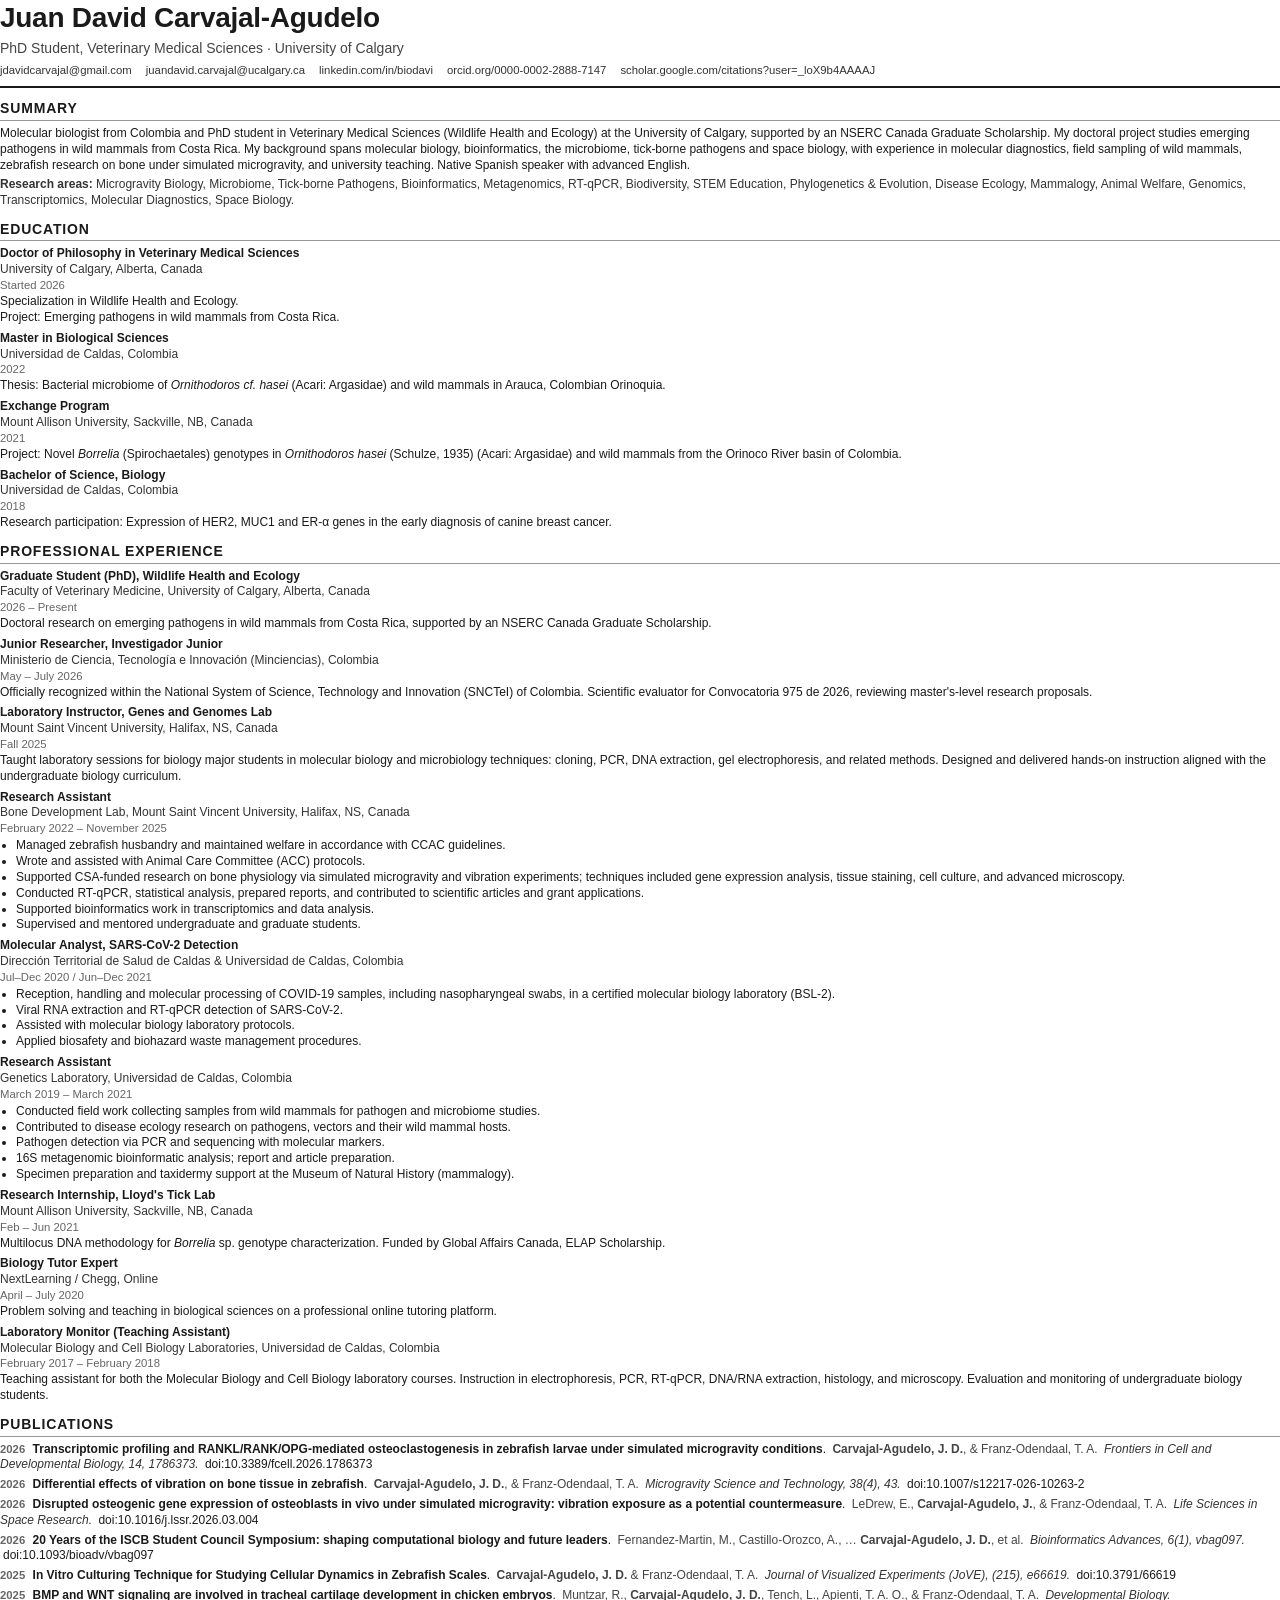
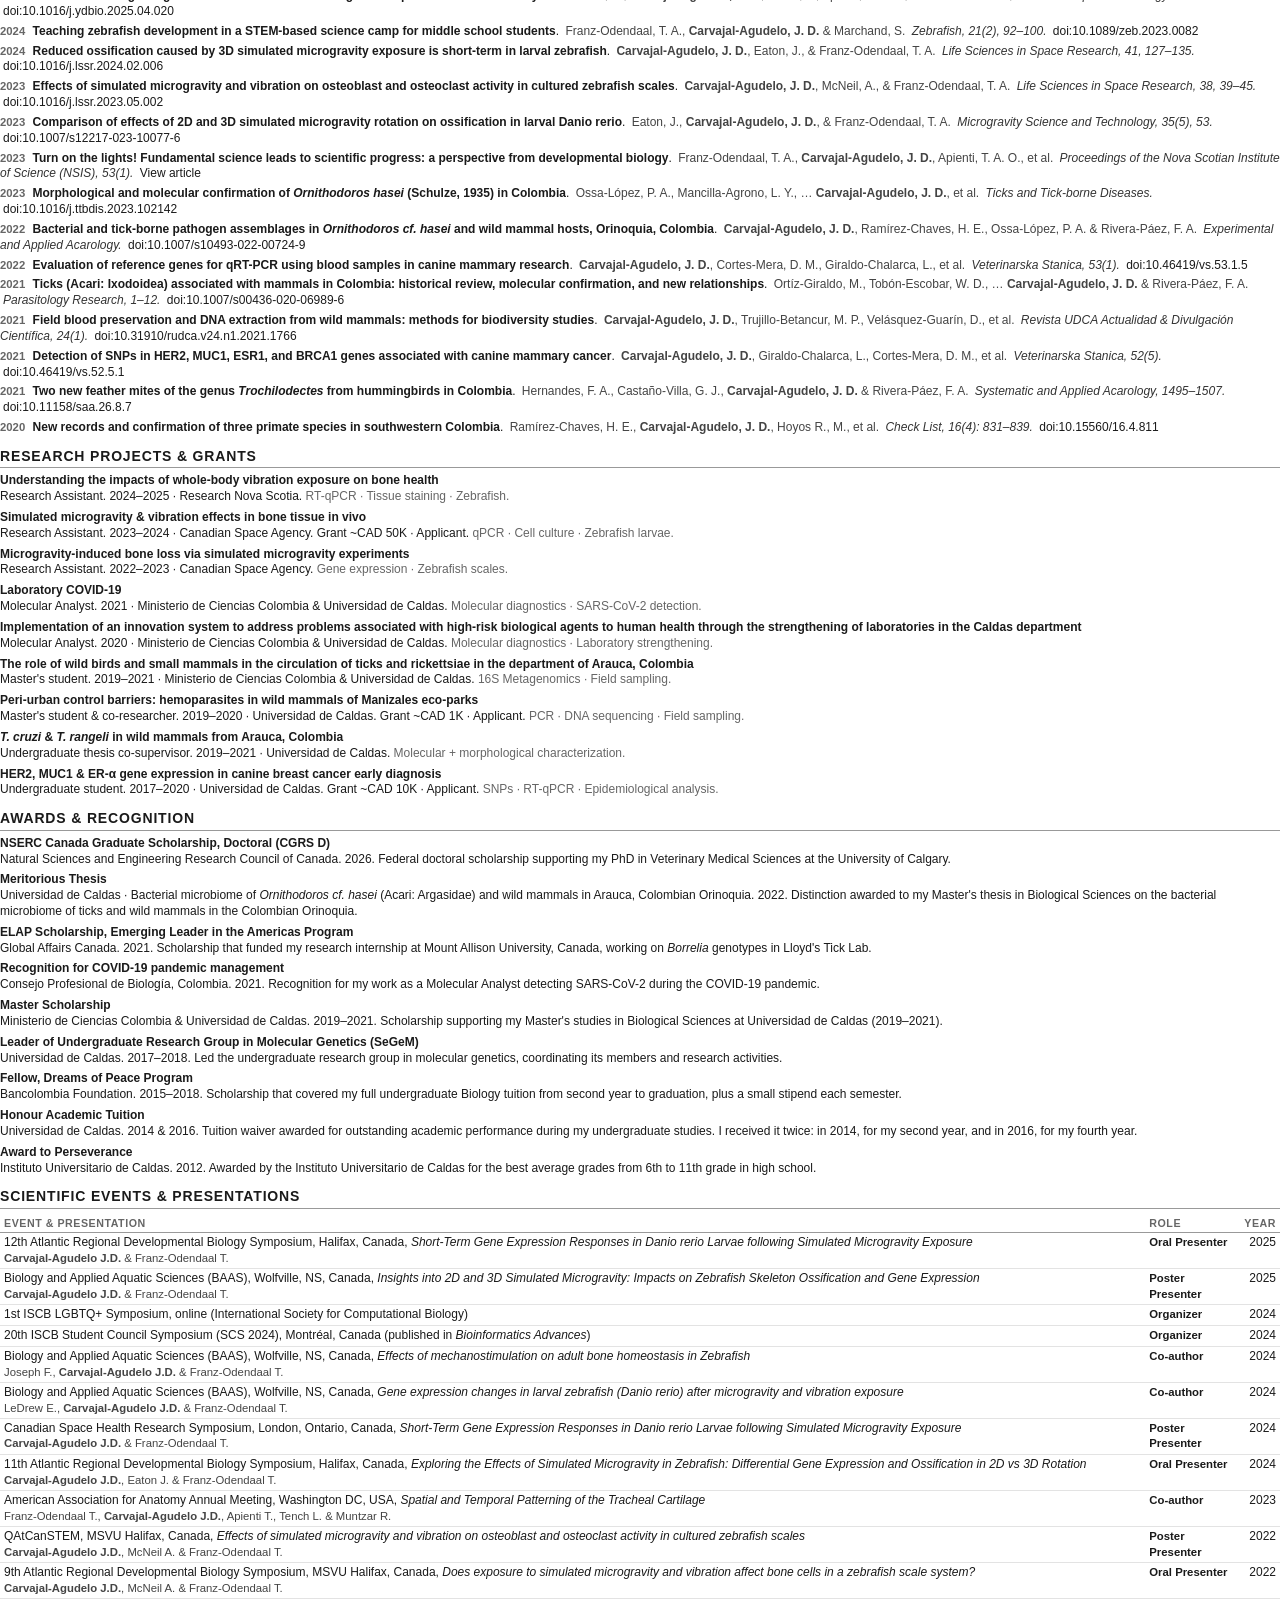
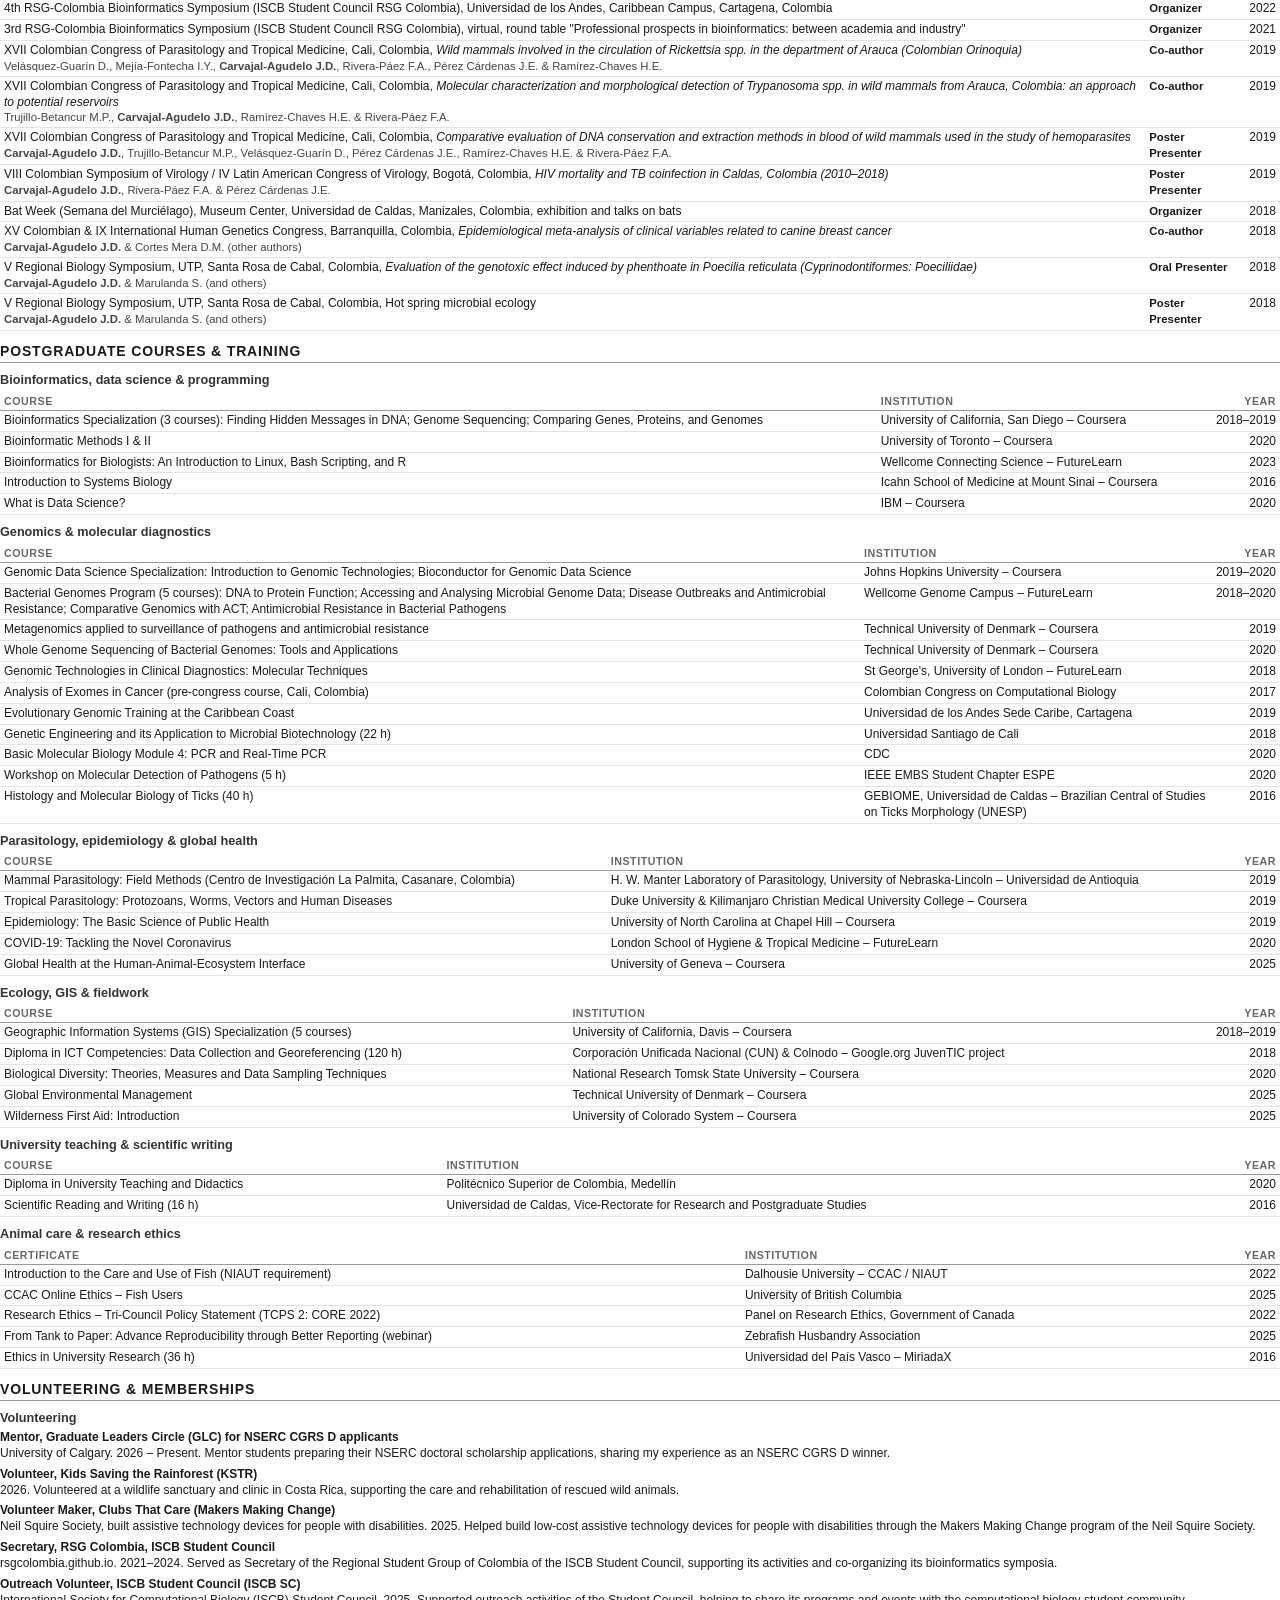
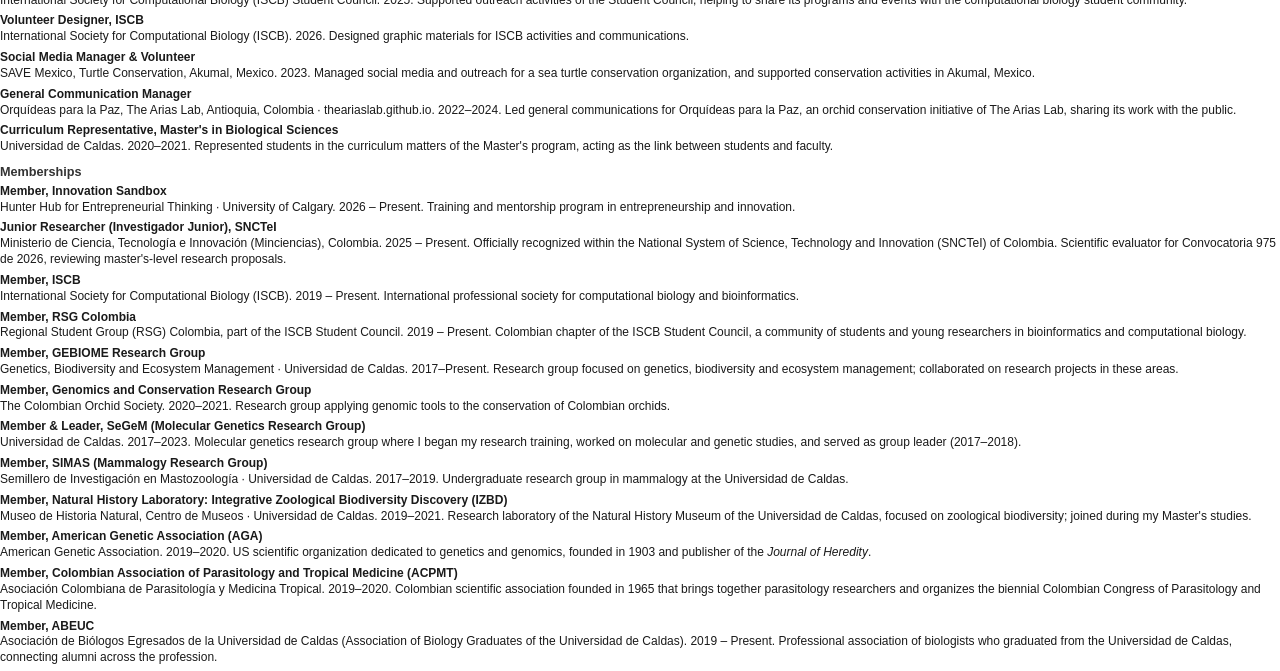
==== cv.html @ 0fa3de57 "Add files via upload" ====
<!doctype html>
<html lang="en"><head><meta charset="utf-8"><title>Juan David Carvajal-Agudelo, CV</title>
<style>
@page { size: Letter; margin: 12mm 14mm; }
* { box-sizing: border-box; }
body { font-family: 'Helvetica Neue', Arial, sans-serif; font-size: 9pt; line-height: 1.32; color: #1a1a1a; margin: 0; }
a { color: inherit; text-decoration: none; }
header { border-bottom: 2px solid #1a1a1a; padding-bottom: 8px; margin-bottom: 10px; }
h1 { font-size: 21pt; margin: 0; letter-spacing: -.01em; }
.sub { font-size: 10.5pt; color: #444; margin: 2px 0 6px; }
.contact { font-size: 8.5pt; color: #333; display: flex; flex-wrap: wrap; gap: 4px 14px; }
h2 { font-size: 10.5pt; text-transform: uppercase; letter-spacing: .06em; margin: 11px 0 5px; padding-bottom: 2px; border-bottom: 1px solid #999; break-after: avoid; }
h3 { font-size: 9.5pt; margin: 9px 0 3px; color: #333; break-after: avoid; }
p { margin: 0 0 4px; }
.skills { margin-top: 4px; font-size: 9pt; color: #333; }
.exp-item, .pub-item, .vol-item, .award-row, .proj-card { break-inside: avoid; margin: 0 0 5px; }
.exp-role, .vol-title, .award-name, .proj-title, .pub-title { font-weight: 700; }
.exp-org, .vol-org, .award-inst, .pub-journal { color: #333; }
.exp-date, .vol-date, .award-year, .proj-tag, .proj-meta, .pub-year { color: #666; font-size: 8.5pt; }
.pub-year { display: inline; margin-right: 4px; font-weight: 700; }
.pub-title, .pub-authors, .pub-journal, .pub-link { display: inline; }
.pub-item { margin: 0 0 4px; }
.pub-title { font-weight: 700; }
.pub-authors, .pub-journal { margin-left: 3px; }
.pub-journal { font-style: italic; }
.pub-link { margin-left: 3px; }
.pub-title::after, .pub-journal::after { content: '.'; }
.pub-title::after { font-weight: 400; }
.pub-authors, .ev-authors { color: #444; }
.ev-authors { display: block; font-size: 8.5pt; }
.exp-desc, .vol-desc, .award-desc { margin-top: 1px; }
ul { margin: 2px 0 0; padding-left: 16px; }
li { margin: 0; }
.proj-grid { display: block; }
.proj { margin: 0 0 5px; break-inside: avoid; }
.proj strong { display: block; }
.proj-skills { color: #666; }
.proj-body { padding: 0; }
.proj-foot { display: block; margin: 1px 0 0; }
.proj-role { font-weight: 600; }
.proj-grant { color: #1a1a1a; font-weight: 600; }
table { width: 100%; border-collapse: collapse; }
th { text-align: left; font-size: 8pt; text-transform: uppercase; letter-spacing: .05em; color: #666; border-bottom: 1px solid #999; padding: 2px 4px; }
td { padding: 2px 4px; border-bottom: 1px solid #e3e3e3; vertical-align: top; }
tr { break-inside: avoid; }
td:last-child { white-space: nowrap; text-align: right; }
th:last-child { text-align: right; }
.role-badge { font-weight: 600; font-size: 8.5pt; }
</style></head><body>
<header>
  <h1>Juan David Carvajal-Agudelo</h1>
  <div class="sub">PhD Student, Veterinary Medical Sciences · University of Calgary</div>
  <div class="contact">
    <a href="mailto:jdavidcarvajal@gmail.com">jdavidcarvajal@gmail.com</a>
    <a href="mailto:juandavid.carvajal@ucalgary.ca">juandavid.carvajal@ucalgary.ca</a>
    <a href="https://linkedin.com/in/biodavi">linkedin.com/in/biodavi</a>
    <a href="https://orcid.org/0000-0002-2888-7147">orcid.org/0000-0002-2888-7147</a>
    <a href="https://scholar.google.com/citations?user=_loX9b4AAAAJ">scholar.google.com/citations?user=_loX9b4AAAAJ</a>
  </div>
</header>
<section><h2>Summary</h2><p>Molecular biologist from Colombia and PhD student in Veterinary Medical Sciences (Wildlife Health and Ecology) at the University of Calgary, supported by an NSERC Canada Graduate Scholarship. My doctoral project studies emerging pathogens in wild mammals from Costa Rica. My background spans molecular biology, bioinformatics, the microbiome, tick-borne pathogens and space biology, with experience in molecular diagnostics, field sampling of wild mammals, zebrafish research on bone under simulated microgravity, and university teaching. Native Spanish speaker with advanced English.</p><p class="skills"><strong>Research areas:</strong> Microgravity Biology, Microbiome, Tick-borne Pathogens, Bioinformatics, Metagenomics, RT-qPCR, Biodiversity, STEM Education, Phylogenetics & Evolution, Disease Ecology, Mammalogy, Animal Welfare, Genomics, Transcriptomics, Molecular Diagnostics, Space Biology.</p></section>
<section><h2>Education</h2>

<div class="exp-item">

<div>
<div class="exp-role">Doctor of Philosophy in Veterinary Medical Sciences</div>
<div class="exp-org">University of Calgary, Alberta, Canada</div>
<div class="exp-date">Started 2026</div>
<div class="exp-desc">Specialization in Wildlife Health and Ecology.<br/>Project: Emerging pathogens in wild mammals from Costa Rica.</div>
</div>
</div>
<div class="exp-item">

<div>
<div class="exp-role">Master in Biological Sciences</div>
<div class="exp-org">Universidad de Caldas, Colombia</div>
<div class="exp-date">2022</div>
<div class="exp-desc">Thesis: Bacterial microbiome of <em>Ornithodoros cf. hasei</em> (Acari: Argasidae) and wild mammals in Arauca, Colombian Orinoquia.</div>
</div>
</div>
<div class="exp-item">

<div>
<div class="exp-role">Exchange Program</div>
<div class="exp-org">Mount Allison University, Sackville, NB, Canada</div>
<div class="exp-date">2021</div>
<div class="exp-desc">Project: Novel <em>Borrelia</em> (Spirochaetales) genotypes in <em>Ornithodoros hasei</em> (Schulze, 1935) (Acari: Argasidae) and wild mammals from the Orinoco River basin of Colombia.</div>
</div>
</div>
<div class="exp-item">

<div>
<div class="exp-role">Bachelor of Science, Biology</div>
<div class="exp-org">Universidad de Caldas, Colombia</div>
<div class="exp-date">2018</div>
<div class="exp-desc">Research participation: Expression of HER2, MUC1 and ER-α genes in the early diagnosis of canine breast cancer.</div>
</div>
</div>
</section><section><h2>Professional experience</h2>

<div class="exp-item">

<div>
<div class="exp-role">Graduate Student (PhD), Wildlife Health and Ecology</div>
<div class="exp-org">Faculty of Veterinary Medicine, University of Calgary, Alberta, Canada</div>
<div class="exp-date">2026 – Present</div>
<div class="exp-desc">Doctoral research on emerging pathogens in wild mammals from Costa Rica, supported by an NSERC Canada Graduate Scholarship.</div>
</div>
</div>
<div class="exp-item">

<div>
<div class="exp-role">Junior Researcher, Investigador Junior</div>
<div class="exp-org">Ministerio de Ciencia, Tecnología e Innovación (Minciencias), Colombia</div>
<div class="exp-date">May – July 2026</div>
<div class="exp-desc">Officially recognized within the National System of Science, Technology and Innovation (SNCTeI) of Colombia. Scientific evaluator for Convocatoria 975 de 2026, reviewing master's-level research proposals.</div>
</div>
</div>
<div class="exp-item">

<div>
<div class="exp-role">Laboratory Instructor, Genes and Genomes Lab</div>
<div class="exp-org">Mount Saint Vincent University, Halifax, NS, Canada</div>
<div class="exp-date">Fall 2025</div>
<div class="exp-desc">Taught laboratory sessions for biology major students in molecular biology and microbiology techniques: cloning, PCR, DNA extraction, gel electrophoresis, and related methods. Designed and delivered hands-on instruction aligned with the undergraduate biology curriculum.</div>
</div>
</div>
<div class="exp-item">

<div>
<div class="exp-role">Research Assistant</div>
<div class="exp-org">Bone Development Lab, Mount Saint Vincent University, Halifax, NS, Canada</div>
<div class="exp-date">February 2022 – November 2025</div>
<div class="exp-desc">
<ul>
<li>Managed zebrafish husbandry and maintained welfare in accordance with CCAC guidelines.</li>
<li>Wrote and assisted with Animal Care Committee (ACC) protocols.</li>
<li>Supported CSA-funded research on bone physiology via simulated microgravity and vibration experiments; techniques included gene expression analysis, tissue staining, cell culture, and advanced microscopy.</li>
<li>Conducted RT-qPCR, statistical analysis, prepared reports, and contributed to scientific articles and grant applications.</li>
<li>Supported bioinformatics work in transcriptomics and data analysis.</li>
<li>Supervised and mentored undergraduate and graduate students.</li>
</ul>
</div>
</div>
</div>
<div class="exp-item">

<div>
<div class="exp-role">Molecular Analyst, SARS-CoV-2 Detection</div>
<div class="exp-org">Dirección Territorial de Salud de Caldas &amp; Universidad de Caldas, Colombia</div>
<div class="exp-date">Jul–Dec 2020 / Jun–Dec 2021</div>
<div class="exp-desc">
<ul>
<li>Reception, handling and molecular processing of COVID-19 samples, including nasopharyngeal swabs, in a certified molecular biology laboratory (BSL-2).</li>
<li>Viral RNA extraction and RT-qPCR detection of SARS-CoV-2.</li>
<li>Assisted with molecular biology laboratory protocols.</li>
<li>Applied biosafety and biohazard waste management procedures.</li>
</ul>
</div>
</div>
</div>
<div class="exp-item">

<div>
<div class="exp-role">Research Assistant</div>
<div class="exp-org">Genetics Laboratory, Universidad de Caldas, Colombia</div>
<div class="exp-date">March 2019 – March 2021</div>
<div class="exp-desc">
<ul>
<li>Conducted field work collecting samples from wild mammals for pathogen and microbiome studies.</li>
<li>Contributed to disease ecology research on pathogens, vectors and their wild mammal hosts.</li>
<li>Pathogen detection via PCR and sequencing with molecular markers.</li>
<li>16S metagenomic bioinformatic analysis; report and article preparation.</li>
<li>Specimen preparation and taxidermy support at the Museum of Natural History (mammalogy).</li>
</ul>
</div>
</div>
</div>
<div class="exp-item">

<div>
<div class="exp-role">Research Internship, Lloyd's Tick Lab</div>
<div class="exp-org">Mount Allison University, Sackville, NB, Canada</div>
<div class="exp-date">Feb – Jun 2021</div>
<div class="exp-desc">Multilocus DNA methodology for <em>Borrelia</em> sp. genotype characterization. Funded by Global Affairs Canada, ELAP Scholarship.</div>
</div>
</div>
<div class="exp-item">

<div>
<div class="exp-role">Biology Tutor Expert</div>
<div class="exp-org">NextLearning / Chegg, Online</div>
<div class="exp-date">April – July 2020</div>
<div class="exp-desc">Problem solving and teaching in biological sciences on a professional online tutoring platform.</div>
</div>
</div>
<div class="exp-item">

<div>
<div class="exp-role">Laboratory Monitor (Teaching Assistant)</div>
<div class="exp-org">Molecular Biology and Cell Biology Laboratories, Universidad de Caldas, Colombia</div>
<div class="exp-date">February 2017 – February 2018</div>
<div class="exp-desc">Teaching assistant for both the Molecular Biology and Cell Biology laboratory courses. Instruction in electrophoresis, PCR, RT-qPCR, DNA/RNA extraction, histology, and microscopy. Evaluation and monitoring of undergraduate biology students.</div>
</div>
</div>
</section><section><h2>Publications</h2>

<div class="pub-item">
<span class="pub-year y2026">2026</span>
<div class="pub-title">Transcriptomic profiling and RANKL/RANK/OPG-mediated osteoclastogenesis in zebrafish larvae under simulated microgravity conditions</div>
<div class="pub-authors"><strong>Carvajal-Agudelo, J. D.</strong>, &amp; Franz-Odendaal, T. A.</div>
<div class="pub-journal">Frontiers in Cell and Developmental Biology, 14, 1786373</div>
<a class="pub-link" href="https://doi.org/10.3389/fcell.2026.1786373">doi:10.3389/fcell.2026.1786373</a>
</div>
<div class="pub-item">
<span class="pub-year y2026">2026</span>
<div class="pub-title">Differential effects of vibration on bone tissue in zebrafish</div>
<div class="pub-authors"><strong>Carvajal-Agudelo, J. D.</strong>, &amp; Franz-Odendaal, T. A.</div>
<div class="pub-journal">Microgravity Science and Technology, 38(4), 43</div>
<a class="pub-link" href="https://doi.org/10.1007/s12217-026-10263-2">doi:10.1007/s12217-026-10263-2</a>
</div>
<div class="pub-item">
<span class="pub-year y2026">2026</span>
<div class="pub-title">Disrupted osteogenic gene expression of osteoblasts in vivo under simulated microgravity: vibration exposure as a potential countermeasure</div>
<div class="pub-authors">LeDrew, E., <strong>Carvajal-Agudelo, J.</strong>, &amp; Franz-Odendaal, T. A.</div>
<div class="pub-journal">Life Sciences in Space Research</div>
<a class="pub-link" href="https://doi.org/10.1016/j.lssr.2026.03.004">doi:10.1016/j.lssr.2026.03.004</a>
</div>
<div class="pub-item">
<span class="pub-year y2026">2026</span>
<div class="pub-title">20 Years of the ISCB Student Council Symposium: shaping computational biology and future leaders</div>
<div class="pub-authors">Fernandez-Martin, M., Castillo-Orozco, A., … <strong>Carvajal-Agudelo, J. D.</strong>, et al.</div>
<div class="pub-journal">Bioinformatics Advances, 6(1), vbag097</div>
<a class="pub-link" href="https://doi.org/10.1093/bioadv/vbag097">doi:10.1093/bioadv/vbag097</a>
</div>
<div class="pub-item">
<span class="pub-year">2025</span>
<div class="pub-title">In Vitro Culturing Technique for Studying Cellular Dynamics in Zebrafish Scales</div>
<div class="pub-authors"><strong>Carvajal-Agudelo, J. D.</strong> &amp; Franz-Odendaal, T. A.</div>
<div class="pub-journal">Journal of Visualized Experiments (JoVE), (215), e66619</div>
<a class="pub-link" href="https://doi.org/10.3791/66619">doi:10.3791/66619</a>
</div>
<div class="pub-item">
<span class="pub-year">2025</span>
<div class="pub-title">BMP and WNT signaling are involved in tracheal cartilage development in chicken embryos</div>
<div class="pub-authors">Muntzar, R., <strong>Carvajal-Agudelo, J. D.</strong>, Tench, L., Apienti, T. A. O., &amp; Franz-Odendaal, T. A.</div>
<div class="pub-journal">Developmental Biology</div>
<a class="pub-link" href="https://doi.org/10.1016/j.ydbio.2025.04.020">doi:10.1016/j.ydbio.2025.04.020</a>
</div>
<div class="pub-item">
<span class="pub-year">2024</span>
<div class="pub-title">Teaching zebrafish development in a STEM-based science camp for middle school students</div>
<div class="pub-authors">Franz-Odendaal, T. A., <strong>Carvajal-Agudelo, J. D.</strong> &amp; Marchand, S.</div>
<div class="pub-journal">Zebrafish, 21(2), 92–100</div>
<a class="pub-link" href="https://doi.org/10.1089/zeb.2023.0082">doi:10.1089/zeb.2023.0082</a>
</div>
<div class="pub-item">
<span class="pub-year">2024</span>
<div class="pub-title">Reduced ossification caused by 3D simulated microgravity exposure is short-term in larval zebrafish</div>
<div class="pub-authors"><strong>Carvajal-Agudelo, J. D.</strong>, Eaton, J., &amp; Franz-Odendaal, T. A.</div>
<div class="pub-journal">Life Sciences in Space Research, 41, 127–135</div>
<a class="pub-link" href="https://doi.org/10.1016/j.lssr.2024.02.006">doi:10.1016/j.lssr.2024.02.006</a>
</div>
<div class="pub-item">
<span class="pub-year">2023</span>
<div class="pub-title">Effects of simulated microgravity and vibration on osteoblast and osteoclast activity in cultured zebrafish scales</div>
<div class="pub-authors"><strong>Carvajal-Agudelo, J. D.</strong>, McNeil, A., &amp; Franz-Odendaal, T. A.</div>
<div class="pub-journal">Life Sciences in Space Research, 38, 39–45</div>
<a class="pub-link" href="https://doi.org/10.1016/j.lssr.2023.05.002">doi:10.1016/j.lssr.2023.05.002</a>
</div>
<div class="pub-item">
<span class="pub-year">2023</span>
<div class="pub-title">Comparison of effects of 2D and 3D simulated microgravity rotation on ossification in larval Danio rerio</div>
<div class="pub-authors">Eaton, J., <strong>Carvajal-Agudelo, J. D.</strong>, &amp; Franz-Odendaal, T. A.</div>
<div class="pub-journal">Microgravity Science and Technology, 35(5), 53</div>
<a class="pub-link" href="https://doi.org/10.1007/s12217-023-10077-6">doi:10.1007/s12217-023-10077-6</a>
</div>
<div class="pub-item">
<span class="pub-year">2023</span>
<div class="pub-title">Turn on the lights! Fundamental science leads to scientific progress: a perspective from developmental biology</div>
<div class="pub-authors">Franz-Odendaal, T. A., <strong>Carvajal-Agudelo, J. D.</strong>, Apienti, T. A. O., et al.</div>
<div class="pub-journal">Proceedings of the Nova Scotian Institute of Science (NSIS), 53(1)</div>
<a class="pub-link" href="https://ojs.library.dal.ca/nsis/article/view/11854">View article</a>
</div>
<div class="pub-item">
<span class="pub-year">2023</span>
<div class="pub-title">Morphological and molecular confirmation of <em>Ornithodoros hasei</em> (Schulze, 1935) in Colombia</div>
<div class="pub-authors">Ossa-López, P. A., Mancilla-Agrono, L. Y., … <strong>Carvajal-Agudelo, J. D.</strong>, et al.</div>
<div class="pub-journal">Ticks and Tick-borne Diseases</div>
<a class="pub-link" href="https://doi.org/10.1016/j.ttbdis.2023.102142">doi:10.1016/j.ttbdis.2023.102142</a>
</div>
<div class="pub-item">
<span class="pub-year">2022</span>
<div class="pub-title">Bacterial and tick-borne pathogen assemblages in <em>Ornithodoros cf. hasei</em> and wild mammal hosts, Orinoquia, Colombia</div>
<div class="pub-authors"><strong>Carvajal‐Agudelo, J. D.</strong>, Ramírez‐Chaves, H. E., Ossa‐López, P. A. &amp; Rivera‐Páez, F. A.</div>
<div class="pub-journal">Experimental and Applied Acarology</div>
<a class="pub-link" href="https://doi.org/10.1007/s10493-022-00724-9">doi:10.1007/s10493-022-00724-9</a>
</div>
<div class="pub-item">
<span class="pub-year">2022</span>
<div class="pub-title">Evaluation of reference genes for qRT-PCR using blood samples in canine mammary research</div>
<div class="pub-authors"><strong>Carvajal-Agudelo, J. D.</strong>, Cortes-Mera, D. M., Giraldo-Chalarca, L., et al.</div>
<div class="pub-journal">Veterinarska Stanica, 53(1)</div>
<a class="pub-link" href="https://doi.org/10.46419/vs.53.1.5">doi:10.46419/vs.53.1.5</a>
</div>
<div class="pub-item">
<span class="pub-year">2021</span>
<div class="pub-title">Ticks (Acari: Ixodoidea) associated with mammals in Colombia: historical review, molecular confirmation, and new relationships</div>
<div class="pub-authors">Ortíz-Giraldo, M., Tobón-Escobar, W. D., … <strong>Carvajal-Agudelo, J. D.</strong> &amp; Rivera-Páez, F. A.</div>
<div class="pub-journal">Parasitology Research, 1–12</div>
<a class="pub-link" href="https://doi.org/10.1007/s00436-020-06989-6">doi:10.1007/s00436-020-06989-6</a>
</div>
<div class="pub-item">
<span class="pub-year">2021</span>
<div class="pub-title">Field blood preservation and DNA extraction from wild mammals: methods for biodiversity studies</div>
<div class="pub-authors"><strong>Carvajal-Agudelo, J. D.</strong>, Trujillo-Betancur, M. P., Velásquez-Guarín, D., et al.</div>
<div class="pub-journal">Revista UDCA Actualidad &amp; Divulgación Científica, 24(1)</div>
<a class="pub-link" href="https://doi.org/10.31910/rudca.v24.n1.2021.1766">doi:10.31910/rudca.v24.n1.2021.1766</a>
</div>
<div class="pub-item">
<span class="pub-year">2021</span>
<div class="pub-title">Detection of SNPs in HER2, MUC1, ESR1, and BRCA1 genes associated with canine mammary cancer</div>
<div class="pub-authors"><strong>Carvajal-Agudelo, J. D.</strong>, Giraldo-Chalarca, L., Cortes-Mera, D. M., et al.</div>
<div class="pub-journal">Veterinarska Stanica, 52(5)</div>
<a class="pub-link" href="https://doi.org/10.46419/vs.52.5.1">doi:10.46419/vs.52.5.1</a>
</div>
<div class="pub-item">
<span class="pub-year">2021</span>
<div class="pub-title">Two new feather mites of the genus <em>Trochilodectes</em> from hummingbirds in Colombia</div>
<div class="pub-authors">Hernandes, F. A., Castaño-Villa, G. J., <strong>Carvajal-Agudelo, J. D.</strong> &amp; Rivera-Páez, F. A.</div>
<div class="pub-journal">Systematic and Applied Acarology, 1495–1507</div>
<a class="pub-link" href="https://doi.org/10.11158/saa.26.8.7">doi:10.11158/saa.26.8.7</a>
</div>
<div class="pub-item">
<span class="pub-year">2020</span>
<div class="pub-title">New records and confirmation of three primate species in southwestern Colombia</div>
<div class="pub-authors">Ramírez-Chaves, H. E., <strong>Carvajal-Agudelo, J. D.</strong>, Hoyos R., M., et al.</div>
<div class="pub-journal">Check List, 16(4): 831–839</div>
<a class="pub-link" href="https://doi.org/10.15560/16.4.811">doi:10.15560/16.4.811</a>
</div>
</section><section><h2>Research projects & grants</h2>

<div class="proj-grid">
<p class="proj"><strong>Understanding the impacts of whole-body vibration exposure on bone health</strong> Research Assistant. 2024–2025 · Research Nova Scotia. <span class="proj-skills">RT-qPCR · Tissue staining · Zebrafish.</span></p>
<p class="proj"><strong>Simulated microgravity &amp; vibration effects in bone tissue in vivo</strong> Research Assistant. 2023–2024 · Canadian Space Agency. Grant ~CAD 50K · Applicant. <span class="proj-skills">qPCR · Cell culture · Zebrafish larvae.</span></p>
<p class="proj"><strong>Microgravity-induced bone loss via simulated microgravity experiments</strong> Research Assistant. 2022–2023 · Canadian Space Agency. <span class="proj-skills">Gene expression · Zebrafish scales.</span></p>
<p class="proj"><strong>Laboratory COVID-19</strong> Molecular Analyst. 2021 · Ministerio de Ciencias Colombia &amp; Universidad de Caldas. <span class="proj-skills">Molecular diagnostics · SARS-CoV-2 detection.</span></p>
<p class="proj"><strong>Implementation of an innovation system to address problems associated with high-risk biological agents to human health through the strengthening of laboratories in the Caldas department</strong> Molecular Analyst. 2020 · Ministerio de Ciencias Colombia &amp; Universidad de Caldas. <span class="proj-skills">Molecular diagnostics · Laboratory strengthening.</span></p>
<p class="proj"><strong>The role of wild birds and small mammals in the circulation of ticks and rickettsiae in the department of Arauca, Colombia</strong> Master's student. 2019–2021 · Ministerio de Ciencias Colombia &amp; Universidad de Caldas. <span class="proj-skills">16S Metagenomics · Field sampling.</span></p>
<p class="proj"><strong>Peri-urban control barriers: hemoparasites in wild mammals of Manizales eco-parks</strong> Master's student &amp; co-researcher. 2019–2020 · Universidad de Caldas. Grant ~CAD 1K · Applicant. <span class="proj-skills">PCR · DNA sequencing · Field sampling.</span></p>
<p class="proj"><strong><em>T. cruzi</em> &amp; <em>T. rangeli</em> in wild mammals from Arauca, Colombia</strong> Undergraduate thesis co-supervisor. 2019–2021 · Universidad de Caldas. <span class="proj-skills">Molecular + morphological characterization.</span></p>
<p class="proj"><strong>HER2, MUC1 &amp; ER-α gene expression in canine breast cancer early diagnosis</strong> Undergraduate student. 2017–2020 · Universidad de Caldas. Grant ~CAD 10K · Applicant. <span class="proj-skills">SNPs · RT-qPCR · Epidemiological analysis.</span></p>
</div>
</section><section><h2>Awards & recognition</h2>

<p class="proj"><strong>NSERC Canada Graduate Scholarship, Doctoral (CGRS D)</strong>Natural Sciences and Engineering Research Council of Canada. 2026. Federal doctoral scholarship supporting my PhD in Veterinary Medical Sciences at the University of Calgary.</p>
<p class="proj"><strong>Meritorious Thesis</strong>Universidad de Caldas · Bacterial microbiome of <em>Ornithodoros cf. hasei</em> (Acari: Argasidae) and wild mammals in Arauca, Colombian Orinoquia. 2022. Distinction awarded to my Master's thesis in Biological Sciences on the bacterial microbiome of ticks and wild mammals in the Colombian Orinoquia.</p>
<p class="proj"><strong>ELAP Scholarship, Emerging Leader in the Americas Program</strong>Global Affairs Canada. 2021. Scholarship that funded my research internship at Mount Allison University, Canada, working on <em>Borrelia</em> genotypes in Lloyd's Tick Lab.</p>
<p class="proj"><strong>Recognition for COVID-19 pandemic management</strong>Consejo Profesional de Biología, Colombia. 2021. Recognition for my work as a Molecular Analyst detecting SARS-CoV-2 during the COVID-19 pandemic.</p>
<p class="proj"><strong>Master Scholarship</strong>Ministerio de Ciencias Colombia &amp; Universidad de Caldas. 2019–2021. Scholarship supporting my Master's studies in Biological Sciences at Universidad de Caldas (2019–2021).</p>
<p class="proj"><strong>Leader of Undergraduate Research Group in Molecular Genetics (SeGeM)</strong>Universidad de Caldas. 2017–2018. Led the undergraduate research group in molecular genetics, coordinating its members and research activities.</p>
<p class="proj"><strong>Fellow, Dreams of Peace Program</strong>Bancolombia Foundation. 2015–2018. Scholarship that covered my full undergraduate Biology tuition from second year to graduation, plus a small stipend each semester.</p>
<p class="proj"><strong>Honour Academic Tuition</strong>Universidad de Caldas. 2014 &amp; 2016. Tuition waiver awarded for outstanding academic performance during my undergraduate studies. I received it twice: in 2014, for my second year, and in 2016, for my fourth year.</p>
<p class="proj"><strong>Award to Perseverance</strong>Instituto Universitario de Caldas. 2012. Awarded by the Instituto Universitario de Caldas for the best average grades from 6th to 11th grade in high school.</p>
</section><section><h2>Scientific events & presentations</h2>

<table class="tbl">
<thead><tr><th>Event &amp; Presentation</th><th>Role</th><th>Year</th></tr></thead>
<tbody>
<tr><td>12th Atlantic Regional Developmental Biology Symposium, Halifax, Canada, <em>Short-Term Gene Expression Responses in Danio rerio Larvae following Simulated Microgravity Exposure</em><span class="ev-authors"><strong>Carvajal-Agudelo J.D.</strong> &amp; Franz-Odendaal T.</span></td><td><span class="role-badge">Oral Presenter</span></td><td>2025</td></tr>
<tr><td>Biology and Applied Aquatic Sciences (BAAS), Wolfville, NS, Canada, <em>Insights into 2D and 3D Simulated Microgravity: Impacts on Zebrafish Skeleton Ossification and Gene Expression</em><span class="ev-authors"><strong>Carvajal-Agudelo J.D.</strong> &amp; Franz-Odendaal T.</span></td><td><span class="role-badge">Poster Presenter</span></td><td>2025</td></tr>
<tr><td>1st ISCB LGBTQ+ Symposium, online (<a href="https://iscb.junolive.co/Nucleus/live/breakouts/lgbtq_symposium">International Society for Computational Biology</a>)</td><td><span class="role-badge">Organizer</span></td><td>2024</td></tr>
<tr><td>20th ISCB Student Council Symposium (SCS 2024), Montréal, Canada (<a href="https://academic.oup.com/bioinformaticsadvances/article/6/1/vbag097/8677717">published in <em>Bioinformatics Advances</em></a>)</td><td><span class="role-badge">Organizer</span></td><td>2024</td></tr>
<tr><td>Biology and Applied Aquatic Sciences (BAAS), Wolfville, NS, Canada, <em>Effects of mechanostimulation on adult bone homeostasis in Zebrafish</em><span class="ev-authors">Joseph F., <strong>Carvajal-Agudelo J.D.</strong> &amp; Franz-Odendaal T.</span></td><td><span class="role-badge">Co-author</span></td><td>2024</td></tr>
<tr><td>Biology and Applied Aquatic Sciences (BAAS), Wolfville, NS, Canada, <em>Gene expression changes in larval zebrafish (Danio rerio) after microgravity and vibration exposure</em><span class="ev-authors">LeDrew E., <strong>Carvajal-Agudelo J.D.</strong> &amp; Franz-Odendaal T.</span></td><td><span class="role-badge">Co-author</span></td><td>2024</td></tr>
<tr><td>Canadian Space Health Research Symposium, London, Ontario, Canada, <em>Short-Term Gene Expression Responses in Danio rerio Larvae following Simulated Microgravity Exposure</em><span class="ev-authors"><strong>Carvajal-Agudelo J.D.</strong> &amp; Franz-Odendaal T.</span></td><td><span class="role-badge">Poster Presenter</span></td><td>2024</td></tr>
<tr><td>11th Atlantic Regional Developmental Biology Symposium, Halifax, Canada, <em>Exploring the Effects of Simulated Microgravity in Zebrafish: Differential Gene Expression and Ossification in 2D vs 3D Rotation</em><span class="ev-authors"><strong>Carvajal-Agudelo J.D.</strong>, Eaton J. &amp; Franz-Odendaal T.</span></td><td><span class="role-badge">Oral Presenter</span></td><td>2024</td></tr>
<tr><td>American Association for Anatomy Annual Meeting, Washington DC, USA, <em>Spatial and Temporal Patterning of the Tracheal Cartilage</em><span class="ev-authors">Franz-Odendaal T., <strong>Carvajal-Agudelo J.D.</strong>, Apienti T., Tench L. &amp; Muntzar R.</span></td><td><span class="role-badge">Co-author</span></td><td>2023</td></tr>
<tr><td>QAtCanSTEM, MSVU Halifax, Canada, <em>Effects of simulated microgravity and vibration on osteoblast and osteoclast activity in cultured zebrafish scales</em><span class="ev-authors"><strong>Carvajal-Agudelo J.D.</strong>, McNeil A. &amp; Franz-Odendaal T.</span></td><td><span class="role-badge">Poster Presenter</span></td><td>2022</td></tr>
<tr><td>9th Atlantic Regional Developmental Biology Symposium, MSVU Halifax, Canada, <em>Does exposure to simulated microgravity and vibration affect bone cells in a zebrafish scale system?</em><span class="ev-authors"><strong>Carvajal-Agudelo J.D.</strong>, McNeil A. &amp; Franz-Odendaal T.</span></td><td><span class="role-badge">Oral Presenter</span></td><td>2022</td></tr>
<tr><td>4th RSG-Colombia Bioinformatics Symposium (<a href="https://rsgcolombia.github.io/eventos.html">ISCB Student Council RSG Colombia</a>), Universidad de los Andes, Caribbean Campus, Cartagena, Colombia</td><td><span class="role-badge">Organizer</span></td><td>2022</td></tr>
<tr><td>3rd RSG-Colombia Bioinformatics Symposium (<a href="https://rsgcolombia.github.io/eventos.html">ISCB Student Council RSG Colombia</a>), virtual, round table "Professional prospects in bioinformatics: between academia and industry"</td><td><span class="role-badge">Organizer</span></td><td>2021</td></tr>
<tr><td>XVII Colombian Congress of Parasitology and Tropical Medicine, Cali, Colombia, <em>Wild mammals involved in the circulation of <em>Rickettsia</em> spp. in the department of Arauca (Colombian Orinoquia)</em><span class="ev-authors">Velásquez-Guarín D., Mejía-Fontecha I.Y., <strong>Carvajal-Agudelo J.D.</strong>, Rivera-Páez F.A., Pérez Cárdenas J.E. &amp; Ramírez-Chaves H.E.</span></td><td><span class="role-badge">Co-author</span></td><td>2019</td></tr>
<tr><td>XVII Colombian Congress of Parasitology and Tropical Medicine, Cali, Colombia, <em>Molecular characterization and morphological detection of <em>Trypanosoma</em> spp. in wild mammals from Arauca, Colombia: an approach to potential reservoirs</em><span class="ev-authors">Trujillo-Betancur M.P., <strong>Carvajal-Agudelo J.D.</strong>, Ramírez-Chaves H.E. &amp; Rivera-Páez F.A.</span></td><td><span class="role-badge">Co-author</span></td><td>2019</td></tr>
<tr><td>XVII Colombian Congress of Parasitology and Tropical Medicine, Cali, Colombia, <em>Comparative evaluation of DNA conservation and extraction methods in blood of wild mammals used in the study of hemoparasites</em><span class="ev-authors"><strong>Carvajal-Agudelo J.D.</strong>, Trujillo-Betancur M.P., Velásquez-Guarín D., Pérez Cárdenas J.E., Ramírez-Chaves H.E. &amp; Rivera-Páez F.A.</span></td><td><span class="role-badge">Poster Presenter</span></td><td>2019</td></tr>
<tr><td>VIII Colombian Symposium of Virology / IV Latin American Congress of Virology, Bogotá, Colombia, <em>HIV mortality and TB coinfection in Caldas, Colombia (2010–2018)</em><span class="ev-authors"><strong>Carvajal-Agudelo J.D.</strong>, Rivera-Páez F.A. &amp; Pérez Cárdenas J.E.</span></td><td><span class="role-badge">Poster Presenter</span></td><td>2019</td></tr>
<tr><td>Bat Week (Semana del Murciélago), Museum Center, Universidad de Caldas, Manizales, Colombia, exhibition and talks on bats</td><td><span class="role-badge">Organizer</span></td><td>2018</td></tr>
<tr><td>XV Colombian &amp; IX International Human Genetics Congress, Barranquilla, Colombia, <em>Epidemiological meta-analysis of clinical variables related to canine breast cancer</em><span class="ev-authors"><strong>Carvajal-Agudelo J.D.</strong> &amp; Cortes Mera D.M. (other authors)</span></td><td><span class="role-badge">Co-author</span></td><td>2018</td></tr>
<tr><td>V Regional Biology Symposium, UTP, Santa Rosa de Cabal, Colombia, <em>Evaluation of the genotoxic effect induced by phenthoate in Poecilia reticulata (Cyprinodontiformes: Poeciliidae)</em><span class="ev-authors"><strong>Carvajal-Agudelo J.D.</strong> &amp; Marulanda S. (and others)</span></td><td><span class="role-badge">Oral Presenter</span></td><td>2018</td></tr>
<tr><td>V Regional Biology Symposium, UTP, Santa Rosa de Cabal, Colombia, Hot spring microbial ecology<span class="ev-authors"><strong>Carvajal-Agudelo J.D.</strong> &amp; Marulanda S. (and others)</span></td><td><span class="role-badge">Poster Presenter</span></td><td>2018</td></tr>
</tbody>
</table>
</section><section><h2>Postgraduate courses & training</h2>

<h3 class="sh2">Bioinformatics, data science &amp; programming</h3>
<table class="tbl">
<thead><tr><th>Course</th><th>Institution</th><th>Year</th></tr></thead>
<tbody>
<tr><td>Bioinformatics Specialization (3 courses): Finding Hidden Messages in DNA; Genome Sequencing; Comparing Genes, Proteins, and Genomes</td><td>University of California, San Diego – Coursera</td><td>2018–2019</td></tr>
<tr><td>Bioinformatic Methods I &amp; II</td><td>University of Toronto – Coursera</td><td>2020</td></tr>
<tr><td>Bioinformatics for Biologists: An Introduction to Linux, Bash Scripting, and R</td><td>Wellcome Connecting Science – FutureLearn</td><td>2023</td></tr>
<tr><td>Introduction to Systems Biology</td><td>Icahn School of Medicine at Mount Sinai – Coursera</td><td>2016</td></tr>
<tr><td>What is Data Science?</td><td>IBM – Coursera</td><td>2020</td></tr>
</tbody>
</table>
<h3 class="sh2">Genomics &amp; molecular diagnostics</h3>
<table class="tbl">
<thead><tr><th>Course</th><th>Institution</th><th>Year</th></tr></thead>
<tbody>
<tr><td>Genomic Data Science Specialization: Introduction to Genomic Technologies; Bioconductor for Genomic Data Science</td><td>Johns Hopkins University – Coursera</td><td>2019–2020</td></tr>
<tr><td>Bacterial Genomes Program (5 courses): DNA to Protein Function; Accessing and Analysing Microbial Genome Data; Disease Outbreaks and Antimicrobial Resistance; Comparative Genomics with ACT; Antimicrobial Resistance in Bacterial Pathogens</td><td>Wellcome Genome Campus – FutureLearn</td><td>2018–2020</td></tr>
<tr><td>Metagenomics applied to surveillance of pathogens and antimicrobial resistance</td><td>Technical University of Denmark – Coursera</td><td>2019</td></tr>
<tr><td>Whole Genome Sequencing of Bacterial Genomes: Tools and Applications</td><td>Technical University of Denmark – Coursera</td><td>2020</td></tr>
<tr><td>Genomic Technologies in Clinical Diagnostics: Molecular Techniques</td><td>St George's, University of London – FutureLearn</td><td>2018</td></tr>
<tr><td>Analysis of Exomes in Cancer (pre-congress course, Cali, Colombia)</td><td>Colombian Congress on Computational Biology</td><td>2017</td></tr>
<tr><td>Evolutionary Genomic Training at the Caribbean Coast</td><td>Universidad de los Andes Sede Caribe, Cartagena</td><td>2019</td></tr>
<tr><td>Genetic Engineering and its Application to Microbial Biotechnology (22 h)</td><td>Universidad Santiago de Cali</td><td>2018</td></tr>
<tr><td>Basic Molecular Biology Module 4: PCR and Real-Time PCR</td><td>CDC</td><td>2020</td></tr>
<tr><td>Workshop on Molecular Detection of Pathogens (5 h)</td><td>IEEE EMBS Student Chapter ESPE</td><td>2020</td></tr>
<tr><td>Histology and Molecular Biology of Ticks (40 h)</td><td>GEBIOME, Universidad de Caldas – Brazilian Central of Studies on Ticks Morphology (UNESP)</td><td>2016</td></tr>
</tbody>
</table>
<h3 class="sh2">Parasitology, epidemiology &amp; global health</h3>
<table class="tbl">
<thead><tr><th>Course</th><th>Institution</th><th>Year</th></tr></thead>
<tbody>
<tr><td>Mammal Parasitology: Field Methods (Centro de Investigación La Palmita, Casanare, Colombia)</td><td>H. W. Manter Laboratory of Parasitology, University of Nebraska-Lincoln – Universidad de Antioquia</td><td>2019</td></tr>
<tr><td>Tropical Parasitology: Protozoans, Worms, Vectors and Human Diseases</td><td>Duke University &amp; Kilimanjaro Christian Medical University College – Coursera</td><td>2019</td></tr>
<tr><td>Epidemiology: The Basic Science of Public Health</td><td>University of North Carolina at Chapel Hill – Coursera</td><td>2019</td></tr>
<tr><td>COVID-19: Tackling the Novel Coronavirus</td><td>London School of Hygiene &amp; Tropical Medicine – FutureLearn</td><td>2020</td></tr>
<tr><td>Global Health at the Human-Animal-Ecosystem Interface</td><td>University of Geneva – Coursera</td><td>2025</td></tr>
</tbody>
</table>
<h3 class="sh2">Ecology, GIS &amp; fieldwork</h3>
<table class="tbl">
<thead><tr><th>Course</th><th>Institution</th><th>Year</th></tr></thead>
<tbody>
<tr><td>Geographic Information Systems (GIS) Specialization (5 courses)</td><td>University of California, Davis – Coursera</td><td>2018–2019</td></tr>
<tr><td>Diploma in ICT Competencies: Data Collection and Georeferencing (120 h)</td><td>Corporación Unificada Nacional (CUN) &amp; Colnodo – Google.org JuvenTIC project</td><td>2018</td></tr>
<tr><td>Biological Diversity: Theories, Measures and Data Sampling Techniques</td><td>National Research Tomsk State University – Coursera</td><td>2020</td></tr>
<tr><td>Global Environmental Management</td><td>Technical University of Denmark – Coursera</td><td>2025</td></tr>
<tr><td>Wilderness First Aid: Introduction</td><td>University of Colorado System – Coursera</td><td>2025</td></tr>
</tbody>
</table>
<h3 class="sh2">University teaching &amp; scientific writing</h3>
<table class="tbl">
<thead><tr><th>Course</th><th>Institution</th><th>Year</th></tr></thead>
<tbody>
<tr><td>Diploma in University Teaching and Didactics</td><td>Politécnico Superior de Colombia, Medellín</td><td>2020</td></tr>
<tr><td>Scientific Reading and Writing (16 h)</td><td>Universidad de Caldas, Vice-Rectorate for Research and Postgraduate Studies</td><td>2016</td></tr>
</tbody>
</table>
<h3 class="sh2">Animal care &amp; research ethics</h3>
<table class="tbl">
<thead><tr><th>Certificate</th><th>Institution</th><th>Year</th></tr></thead>
<tbody>
<tr><td>Introduction to the Care and Use of Fish (NIAUT requirement)</td><td>Dalhousie University – CCAC / NIAUT</td><td>2022</td></tr>
<tr><td>CCAC Online Ethics – Fish Users</td><td>University of British Columbia</td><td>2025</td></tr>
<tr><td>Research Ethics – Tri-Council Policy Statement (TCPS 2: CORE 2022)</td><td>Panel on Research Ethics, Government of Canada</td><td>2022</td></tr>
<tr><td>From Tank to Paper: Advance Reproducibility through Better Reporting (webinar)</td><td>Zebrafish Husbandry Association</td><td>2025</td></tr>
<tr><td>Ethics in University Research (36 h)</td><td>Universidad del País Vasco – MiriadaX</td><td>2016</td></tr>
</tbody>
</table>
</section><section><h2>Volunteering & memberships</h2>

<h3 class="sh2">Volunteering</h3>
<p class="proj"><strong>Mentor, Graduate Leaders Circle (GLC) for NSERC CGRS D applicants</strong>University of Calgary. 2026 – Present. Mentor students preparing their NSERC doctoral scholarship applications, sharing my experience as an NSERC CGRS D winner.</p>
<p class="proj"><strong>Volunteer, Kids Saving the Rainforest (KSTR)</strong>2026. Volunteered at a wildlife sanctuary and clinic in Costa Rica, supporting the care and rehabilitation of rescued wild animals.</p>
<p class="proj"><strong>Volunteer Maker, Clubs That Care (Makers Making Change)</strong>Neil Squire Society, built assistive technology devices for people with disabilities. 2025. Helped build low-cost assistive technology devices for people with disabilities through the Makers Making Change program of the Neil Squire Society.</p>
<p class="proj"><strong>Secretary, RSG Colombia, ISCB Student Council</strong><a href="https://rsgcolombia.github.io/">rsgcolombia.github.io</a>. 2021–2024. Served as Secretary of the Regional Student Group of Colombia of the ISCB Student Council, supporting its activities and co-organizing its bioinformatics symposia.</p>
<p class="proj"><strong>Outreach Volunteer, ISCB Student Council (ISCB SC)</strong>International Society for Computational Biology (ISCB) Student Council. 2025. Supported outreach activities of the Student Council, helping to share its programs and events with the computational biology student community.</p>
<p class="proj"><strong>Volunteer Designer, ISCB</strong>International Society for Computational Biology (ISCB). 2026. Designed graphic materials for ISCB activities and communications.</p>
<p class="proj"><strong>Social Media Manager &amp; Volunteer</strong>SAVE Mexico, Turtle Conservation, Akumal, Mexico. 2023. Managed social media and outreach for a sea turtle conservation organization, and supported conservation activities in Akumal, Mexico.</p>
<p class="proj"><strong>General Communication Manager</strong>Orquídeas para la Paz, The Arias Lab, Antioquia, Colombia · <a href="https://theariaslab.github.io/volunteers.html">theariaslab.github.io</a>. 2022–2024. Led general communications for Orquídeas para la Paz, an orchid conservation initiative of The Arias Lab, sharing its work with the public.</p>
<p class="proj"><strong>Curriculum Representative, Master's in Biological Sciences</strong>Universidad de Caldas. 2020–2021. Represented students in the curriculum matters of the Master's program, acting as the link between students and faculty.</p>
<h3 class="sh2">Memberships</h3>
<p class="proj"><strong>Member, Innovation Sandbox</strong>Hunter Hub for Entrepreneurial Thinking · University of Calgary. 2026 – Present. Training and mentorship program in entrepreneurship and innovation.</p>
<p class="proj"><strong>Junior Researcher (Investigador Junior), SNCTeI</strong>Ministerio de Ciencia, Tecnología e Innovación (Minciencias), Colombia. 2025 – Present. Officially recognized within the National System of Science, Technology and Innovation (SNCTeI) of Colombia. Scientific evaluator for Convocatoria 975 de 2026, reviewing master's-level research proposals.</p>
<p class="proj"><strong>Member, ISCB</strong>International Society for Computational Biology (ISCB). 2019 – Present. International professional society for computational biology and bioinformatics.</p>
<p class="proj"><strong>Member, RSG Colombia</strong>Regional Student Group (RSG) Colombia, part of the ISCB Student Council. 2019 – Present. Colombian chapter of the ISCB Student Council, a community of students and young researchers in bioinformatics and computational biology.</p>
<p class="proj"><strong>Member, GEBIOME Research Group</strong>Genetics, Biodiversity and Ecosystem Management · Universidad de Caldas. 2017–Present. Research group focused on genetics, biodiversity and ecosystem management; collaborated on research projects in these areas.</p>
<p class="proj"><strong>Member, Genomics and Conservation Research Group</strong>The Colombian Orchid Society. 2020–2021. Research group applying genomic tools to the conservation of Colombian orchids.</p>
<p class="proj"><strong>Member &amp; Leader, SeGeM (Molecular Genetics Research Group)</strong>Universidad de Caldas. 2017–2023. Molecular genetics research group where I began my research training, worked on molecular and genetic studies, and served as group leader (2017–2018).</p>
<p class="proj"><strong>Member, SIMAS (Mammalogy Research Group)</strong>Semillero de Investigación en Mastozoología · Universidad de Caldas. 2017–2019. Undergraduate research group in mammalogy at the Universidad de Caldas.</p>
<p class="proj"><strong>Member, Natural History Laboratory: Integrative Zoological Biodiversity Discovery (IZBD)</strong>Museo de Historia Natural, Centro de Museos · Universidad de Caldas. 2019–2021. Research laboratory of the Natural History Museum of the Universidad de Caldas, focused on zoological biodiversity; joined during my Master's studies.</p>
<p class="proj"><strong>Member, American Genetic Association (AGA)</strong>American Genetic Association. 2019–2020. US scientific organization dedicated to genetics and genomics, founded in 1903 and publisher of the <em>Journal of Heredity</em>.</p>
<p class="proj"><strong>Member, Colombian Association of Parasitology and Tropical Medicine (ACPMT)</strong>Asociación Colombiana de Parasitología y Medicina Tropical. 2019–2020. Colombian scientific association founded in 1965 that brings together parasitology researchers and organizes the biennial Colombian Congress of Parasitology and Tropical Medicine.</p>
<p class="proj"><strong>Member, ABEUC</strong>Asociación de Biólogos Egresados de la Universidad de Caldas (Association of Biology Graduates of the Universidad de Caldas). 2019 – Present. Professional association of biologists who graduated from the Universidad de Caldas, connecting alumni across the profession.</p>
</section>
</body></html>
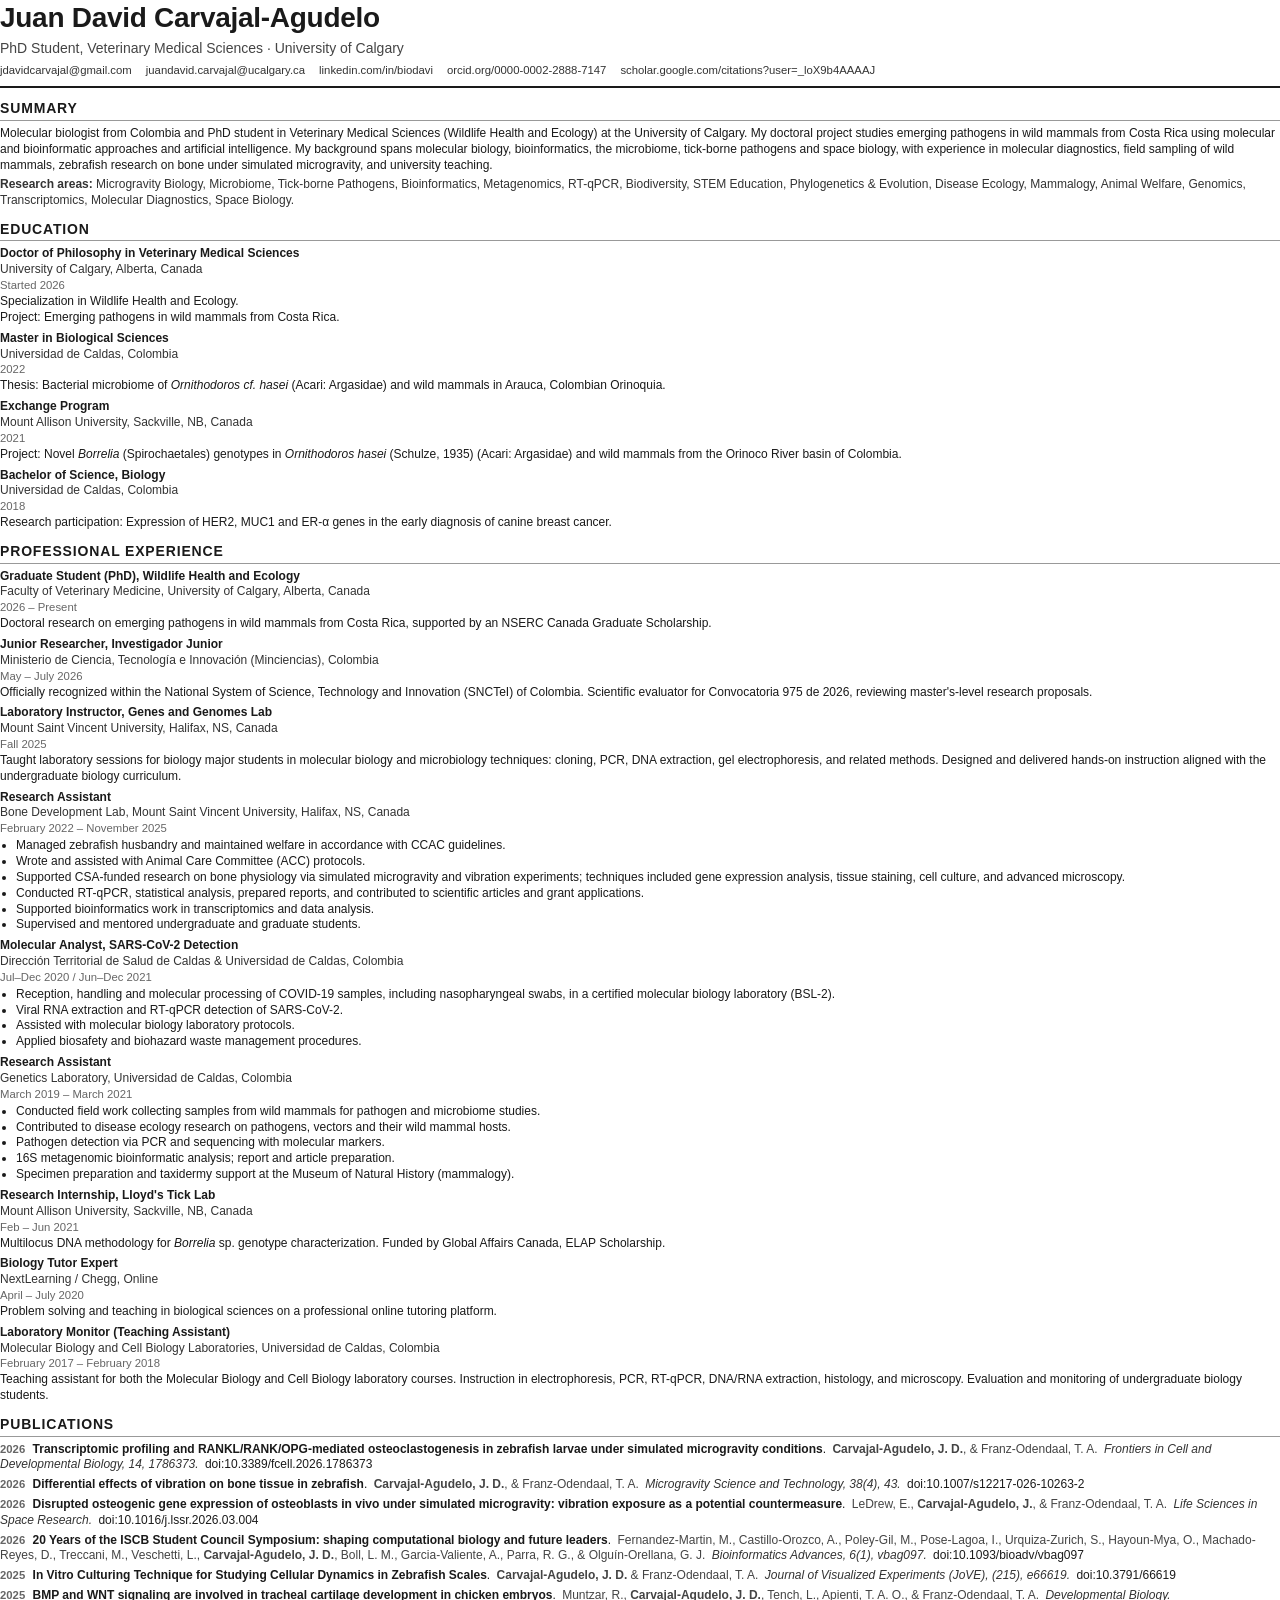
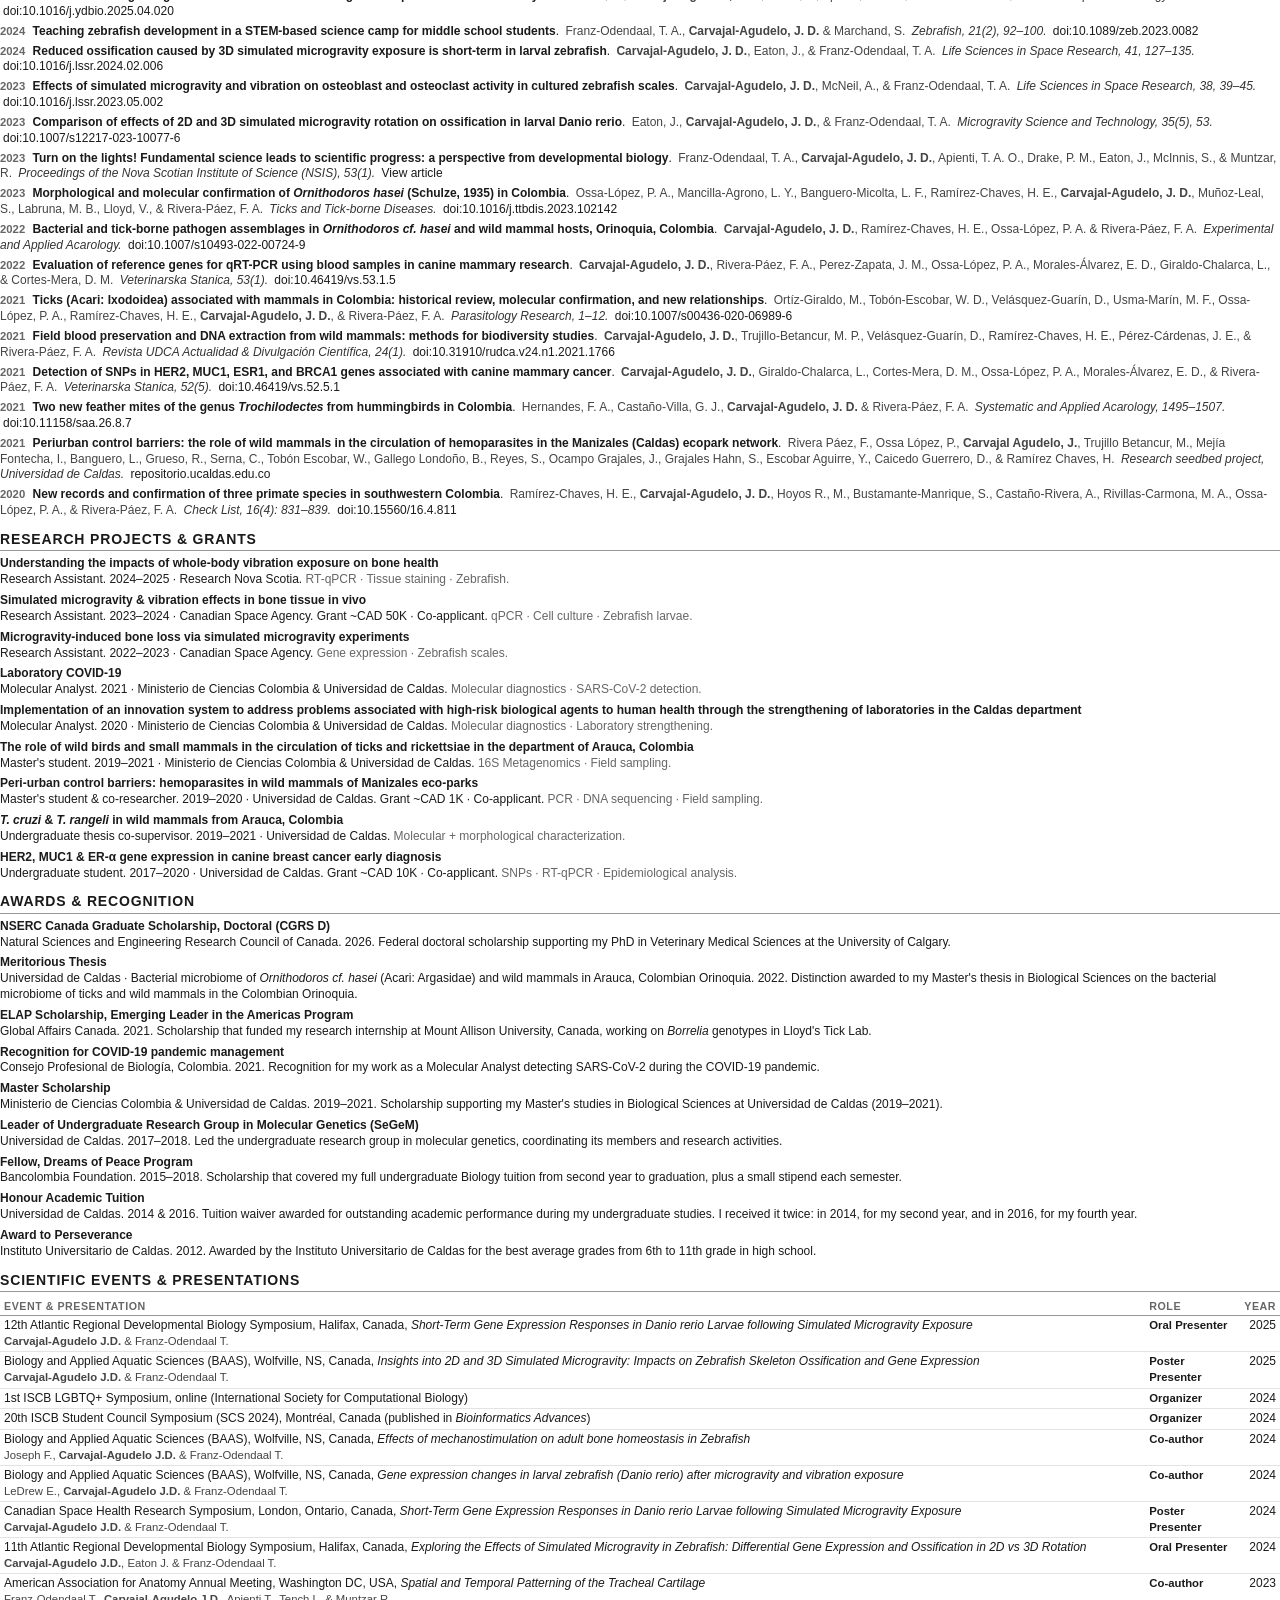
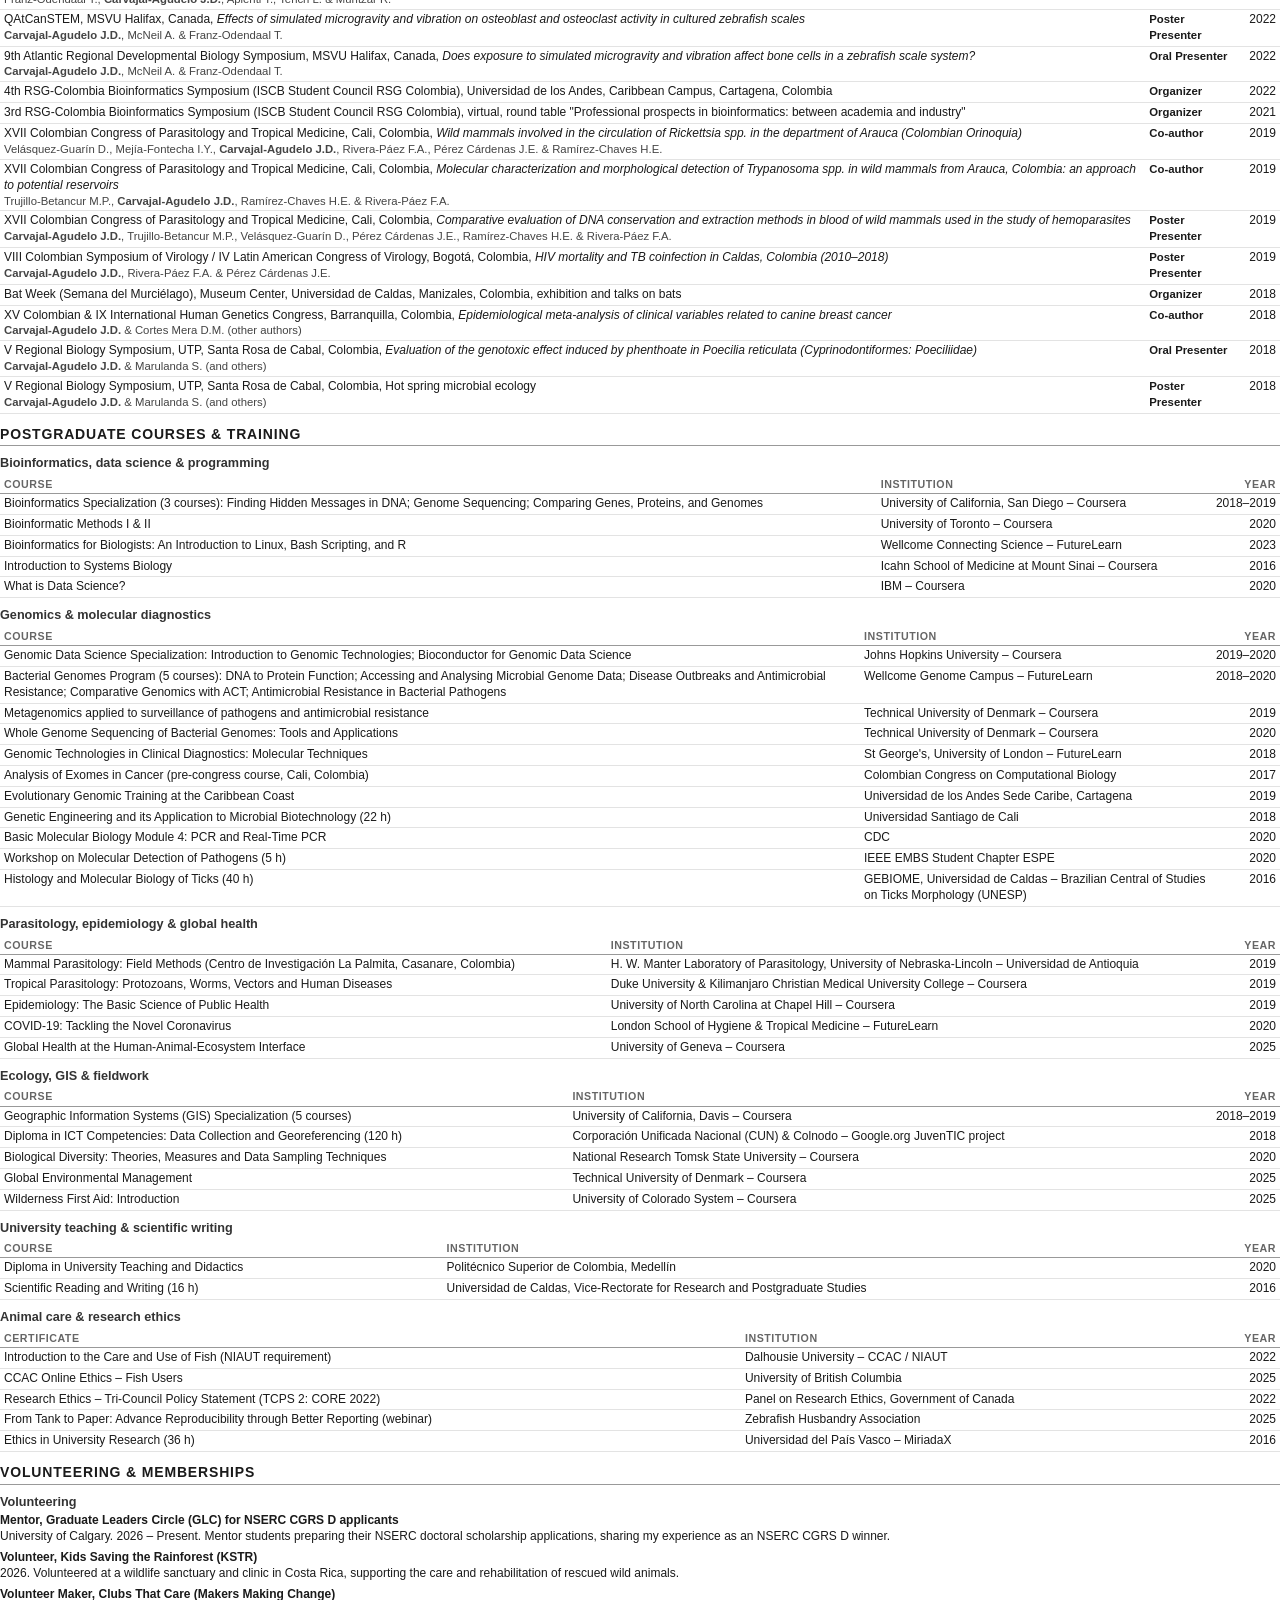
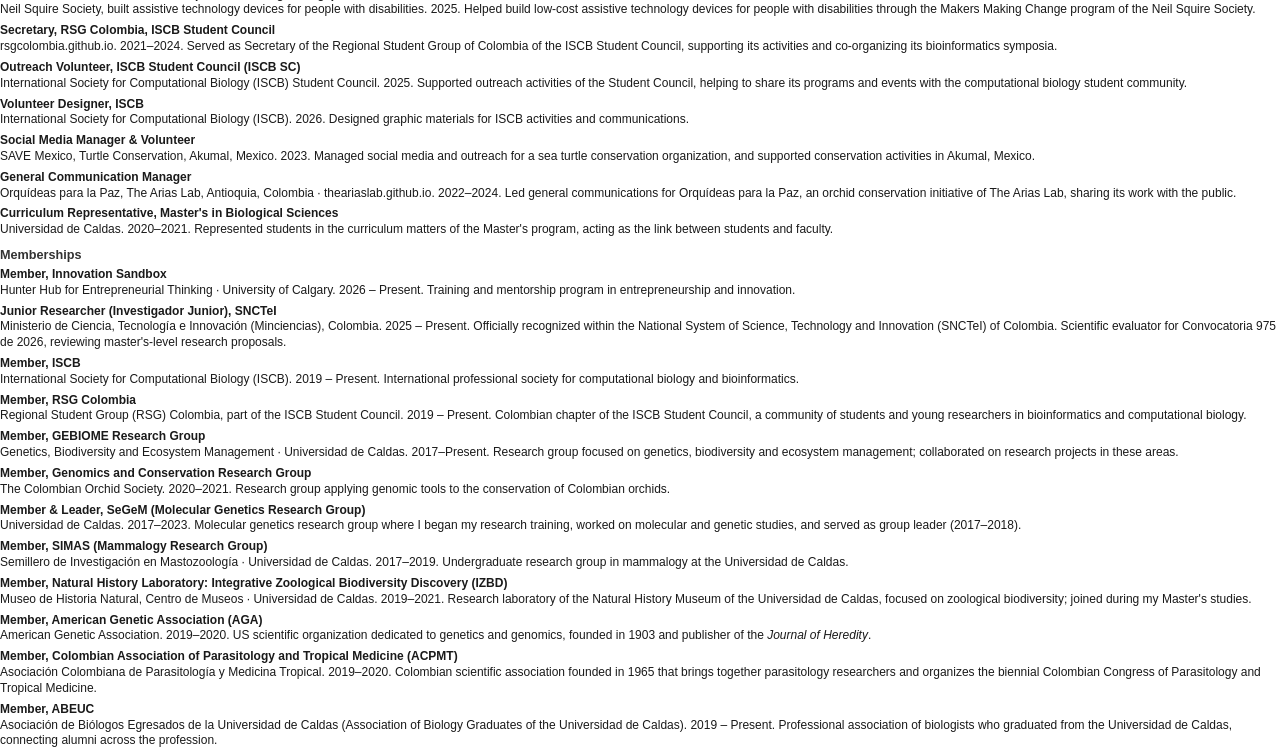
==== commit 9b109ba0: "Add files via upload" ====
--- a/cv.html
+++ b/cv.html
@@ -58,7 +58,7 @@
     <a href="https://scholar.google.com/citations?user=_loX9b4AAAAJ">scholar.google.com/citations?user=_loX9b4AAAAJ</a>
   </div>
 </header>
-<section><h2>Summary</h2><p>Molecular biologist from Colombia and PhD student in Veterinary Medical Sciences (Wildlife Health and Ecology) at the University of Calgary, supported by an NSERC Canada Graduate Scholarship. My doctoral project studies emerging pathogens in wild mammals from Costa Rica. My background spans molecular biology, bioinformatics, the microbiome, tick-borne pathogens and space biology, with experience in molecular diagnostics, field sampling of wild mammals, zebrafish research on bone under simulated microgravity, and university teaching. Native Spanish speaker with advanced English.</p><p class="skills"><strong>Research areas:</strong> Microgravity Biology, Microbiome, Tick-borne Pathogens, Bioinformatics, Metagenomics, RT-qPCR, Biodiversity, STEM Education, Phylogenetics & Evolution, Disease Ecology, Mammalogy, Animal Welfare, Genomics, Transcriptomics, Molecular Diagnostics, Space Biology.</p></section>
+<section><h2>Summary</h2><p>Molecular biologist from Colombia and PhD student in Veterinary Medical Sciences (Wildlife Health and Ecology) at the University of Calgary. My doctoral project studies emerging pathogens in wild mammals from Costa Rica using molecular and bioinformatic approaches and artificial intelligence. My background spans molecular biology, bioinformatics, the microbiome, tick-borne pathogens and space biology, with experience in molecular diagnostics, field sampling of wild mammals, zebrafish research on bone under simulated microgravity, and university teaching.</p><p class="skills"><strong>Research areas:</strong> Microgravity Biology, Microbiome, Tick-borne Pathogens, Bioinformatics, Metagenomics, RT-qPCR, Biodiversity, STEM Education, Phylogenetics & Evolution, Disease Ecology, Mammalogy, Animal Welfare, Genomics, Transcriptomics, Molecular Diagnostics, Space Biology.</p></section>
 <section><h2>Education</h2>
 
 <div class="exp-item">
@@ -230,7 +230,7 @@
 <div class="pub-item">
 <span class="pub-year y2026">2026</span>
 <div class="pub-title">20 Years of the ISCB Student Council Symposium: shaping computational biology and future leaders</div>
-<div class="pub-authors">Fernandez-Martin, M., Castillo-Orozco, A., … <strong>Carvajal-Agudelo, J. D.</strong>, et al.</div>
+<div class="pub-authors">Fernandez-Martin, M., Castillo-Orozco, A., Poley-Gil, M., Pose-Lagoa, I., Urquiza-Zurich, S., Hayoun-Mya, O., Machado-Reyes, D., Treccani, M., Veschetti, L., <strong>Carvajal-Agudelo, J. D.</strong>, Boll, L. M., Garcia-Valiente, A., Parra, R. G., &amp; Olguín-Orellana, G. J.</div>
 <div class="pub-journal">Bioinformatics Advances, 6(1), vbag097</div>
 <a class="pub-link" href="https://doi.org/10.1093/bioadv/vbag097">doi:10.1093/bioadv/vbag097</a>
 </div>
@@ -279,14 +279,14 @@
 <div class="pub-item">
 <span class="pub-year">2023</span>
 <div class="pub-title">Turn on the lights! Fundamental science leads to scientific progress: a perspective from developmental biology</div>
-<div class="pub-authors">Franz-Odendaal, T. A., <strong>Carvajal-Agudelo, J. D.</strong>, Apienti, T. A. O., et al.</div>
+<div class="pub-authors">Franz-Odendaal, T. A., <strong>Carvajal-Agudelo, J. D.</strong>, Apienti, T. A. O., Drake, P. M., Eaton, J., McInnis, S., &amp; Muntzar, R.</div>
 <div class="pub-journal">Proceedings of the Nova Scotian Institute of Science (NSIS), 53(1)</div>
 <a class="pub-link" href="https://ojs.library.dal.ca/nsis/article/view/11854">View article</a>
 </div>
 <div class="pub-item">
 <span class="pub-year">2023</span>
 <div class="pub-title">Morphological and molecular confirmation of <em>Ornithodoros hasei</em> (Schulze, 1935) in Colombia</div>
-<div class="pub-authors">Ossa-López, P. A., Mancilla-Agrono, L. Y., … <strong>Carvajal-Agudelo, J. D.</strong>, et al.</div>
+<div class="pub-authors">Ossa-López, P. A., Mancilla-Agrono, L. Y., Banguero-Micolta, L. F., Ramírez-Chaves, H. E., <strong>Carvajal-Agudelo, J. D.</strong>, Muñoz-Leal, S., Labruna, M. B., Lloyd, V., &amp; Rivera-Páez, F. A.</div>
 <div class="pub-journal">Ticks and Tick-borne Diseases</div>
 <a class="pub-link" href="https://doi.org/10.1016/j.ttbdis.2023.102142">doi:10.1016/j.ttbdis.2023.102142</a>
 </div>
@@ -300,28 +300,28 @@
 <div class="pub-item">
 <span class="pub-year">2022</span>
 <div class="pub-title">Evaluation of reference genes for qRT-PCR using blood samples in canine mammary research</div>
-<div class="pub-authors"><strong>Carvajal-Agudelo, J. D.</strong>, Cortes-Mera, D. M., Giraldo-Chalarca, L., et al.</div>
+<div class="pub-authors"><strong>Carvajal-Agudelo, J. D.</strong>, Rivera-Páez, F. A., Perez-Zapata, J. M., Ossa-López, P. A., Morales-Álvarez, E. D., Giraldo-Chalarca, L., &amp; Cortes-Mera, D. M.</div>
 <div class="pub-journal">Veterinarska Stanica, 53(1)</div>
 <a class="pub-link" href="https://doi.org/10.46419/vs.53.1.5">doi:10.46419/vs.53.1.5</a>
 </div>
 <div class="pub-item">
 <span class="pub-year">2021</span>
 <div class="pub-title">Ticks (Acari: Ixodoidea) associated with mammals in Colombia: historical review, molecular confirmation, and new relationships</div>
-<div class="pub-authors">Ortíz-Giraldo, M., Tobón-Escobar, W. D., … <strong>Carvajal-Agudelo, J. D.</strong> &amp; Rivera-Páez, F. A.</div>
+<div class="pub-authors">Ortíz-Giraldo, M., Tobón-Escobar, W. D., Velásquez-Guarín, D., Usma-Marín, M. F., Ossa-López, P. A., Ramírez-Chaves, H. E., <strong>Carvajal-Agudelo, J. D.</strong>, &amp; Rivera-Páez, F. A.</div>
 <div class="pub-journal">Parasitology Research, 1–12</div>
 <a class="pub-link" href="https://doi.org/10.1007/s00436-020-06989-6">doi:10.1007/s00436-020-06989-6</a>
 </div>
 <div class="pub-item">
 <span class="pub-year">2021</span>
 <div class="pub-title">Field blood preservation and DNA extraction from wild mammals: methods for biodiversity studies</div>
-<div class="pub-authors"><strong>Carvajal-Agudelo, J. D.</strong>, Trujillo-Betancur, M. P., Velásquez-Guarín, D., et al.</div>
+<div class="pub-authors"><strong>Carvajal-Agudelo, J. D.</strong>, Trujillo-Betancur, M. P., Velásquez-Guarín, D., Ramírez-Chaves, H. E., Pérez-Cárdenas, J. E., &amp; Rivera-Páez, F. A.</div>
 <div class="pub-journal">Revista UDCA Actualidad &amp; Divulgación Científica, 24(1)</div>
 <a class="pub-link" href="https://doi.org/10.31910/rudca.v24.n1.2021.1766">doi:10.31910/rudca.v24.n1.2021.1766</a>
 </div>
 <div class="pub-item">
 <span class="pub-year">2021</span>
 <div class="pub-title">Detection of SNPs in HER2, MUC1, ESR1, and BRCA1 genes associated with canine mammary cancer</div>
-<div class="pub-authors"><strong>Carvajal-Agudelo, J. D.</strong>, Giraldo-Chalarca, L., Cortes-Mera, D. M., et al.</div>
+<div class="pub-authors"><strong>Carvajal-Agudelo, J. D.</strong>, Giraldo-Chalarca, L., Cortes-Mera, D. M., Ossa-López, P. A., Morales-Álvarez, E. D., &amp; Rivera-Páez, F. A.</div>
 <div class="pub-journal">Veterinarska Stanica, 52(5)</div>
 <a class="pub-link" href="https://doi.org/10.46419/vs.52.5.1">doi:10.46419/vs.52.5.1</a>
 </div>
@@ -333,9 +333,16 @@
 <a class="pub-link" href="https://doi.org/10.11158/saa.26.8.7">doi:10.11158/saa.26.8.7</a>
 </div>
 <div class="pub-item">
+<span class="pub-year">2021</span>
+<div class="pub-title">Periurban control barriers: the role of wild mammals in the circulation of hemoparasites in the Manizales (Caldas) ecopark network</div>
+<div class="pub-authors">Rivera Páez, F., Ossa López, P., <strong>Carvajal Agudelo, J.</strong>, Trujillo Betancur, M., Mejía Fontecha, I., Banguero, L., Grueso, R., Serna, C., Tobón Escobar, W., Gallego Londoño, B., Reyes, S., Ocampo Grajales, J., Grajales Hahn, S., Escobar Aguirre, Y., Caicedo Guerrero, D., &amp; Ramírez Chaves, H.</div>
+<div class="pub-journal">Research seedbed project, Universidad de Caldas</div>
+<a class="pub-link" href="https://repositorio.ucaldas.edu.co/handle/ucaldas/17103">repositorio.ucaldas.edu.co</a>
+</div>
+<div class="pub-item">
 <span class="pub-year">2020</span>
 <div class="pub-title">New records and confirmation of three primate species in southwestern Colombia</div>
-<div class="pub-authors">Ramírez-Chaves, H. E., <strong>Carvajal-Agudelo, J. D.</strong>, Hoyos R., M., et al.</div>
+<div class="pub-authors">Ramírez-Chaves, H. E., <strong>Carvajal-Agudelo, J. D.</strong>, Hoyos R., M., Bustamante-Manrique, S., Castaño-Rivera, A., Rivillas-Carmona, M. A., Ossa-López, P. A., &amp; Rivera-Páez, F. A.</div>
 <div class="pub-journal">Check List, 16(4): 831–839</div>
 <a class="pub-link" href="https://doi.org/10.15560/16.4.811">doi:10.15560/16.4.811</a>
 </div>
@@ -343,14 +350,14 @@
 
 <div class="proj-grid">
 <p class="proj"><strong>Understanding the impacts of whole-body vibration exposure on bone health</strong> Research Assistant. 2024–2025 · Research Nova Scotia. <span class="proj-skills">RT-qPCR · Tissue staining · Zebrafish.</span></p>
-<p class="proj"><strong>Simulated microgravity &amp; vibration effects in bone tissue in vivo</strong> Research Assistant. 2023–2024 · Canadian Space Agency. Grant ~CAD 50K · Applicant. <span class="proj-skills">qPCR · Cell culture · Zebrafish larvae.</span></p>
+<p class="proj"><strong>Simulated microgravity &amp; vibration effects in bone tissue in vivo</strong> Research Assistant. 2023–2024 · Canadian Space Agency. Grant ~CAD 50K · Co-applicant. <span class="proj-skills">qPCR · Cell culture · Zebrafish larvae.</span></p>
 <p class="proj"><strong>Microgravity-induced bone loss via simulated microgravity experiments</strong> Research Assistant. 2022–2023 · Canadian Space Agency. <span class="proj-skills">Gene expression · Zebrafish scales.</span></p>
 <p class="proj"><strong>Laboratory COVID-19</strong> Molecular Analyst. 2021 · Ministerio de Ciencias Colombia &amp; Universidad de Caldas. <span class="proj-skills">Molecular diagnostics · SARS-CoV-2 detection.</span></p>
 <p class="proj"><strong>Implementation of an innovation system to address problems associated with high-risk biological agents to human health through the strengthening of laboratories in the Caldas department</strong> Molecular Analyst. 2020 · Ministerio de Ciencias Colombia &amp; Universidad de Caldas. <span class="proj-skills">Molecular diagnostics · Laboratory strengthening.</span></p>
 <p class="proj"><strong>The role of wild birds and small mammals in the circulation of ticks and rickettsiae in the department of Arauca, Colombia</strong> Master's student. 2019–2021 · Ministerio de Ciencias Colombia &amp; Universidad de Caldas. <span class="proj-skills">16S Metagenomics · Field sampling.</span></p>
-<p class="proj"><strong>Peri-urban control barriers: hemoparasites in wild mammals of Manizales eco-parks</strong> Master's student &amp; co-researcher. 2019–2020 · Universidad de Caldas. Grant ~CAD 1K · Applicant. <span class="proj-skills">PCR · DNA sequencing · Field sampling.</span></p>
+<p class="proj"><strong>Peri-urban control barriers: hemoparasites in wild mammals of Manizales eco-parks</strong> Master's student &amp; co-researcher. 2019–2020 · Universidad de Caldas. Grant ~CAD 1K · Co-applicant. <span class="proj-skills">PCR · DNA sequencing · Field sampling.</span></p>
 <p class="proj"><strong><em>T. cruzi</em> &amp; <em>T. rangeli</em> in wild mammals from Arauca, Colombia</strong> Undergraduate thesis co-supervisor. 2019–2021 · Universidad de Caldas. <span class="proj-skills">Molecular + morphological characterization.</span></p>
-<p class="proj"><strong>HER2, MUC1 &amp; ER-α gene expression in canine breast cancer early diagnosis</strong> Undergraduate student. 2017–2020 · Universidad de Caldas. Grant ~CAD 10K · Applicant. <span class="proj-skills">SNPs · RT-qPCR · Epidemiological analysis.</span></p>
+<p class="proj"><strong>HER2, MUC1 &amp; ER-α gene expression in canine breast cancer early diagnosis</strong> Undergraduate student. 2017–2020 · Universidad de Caldas. Grant ~CAD 10K · Co-applicant. <span class="proj-skills">SNPs · RT-qPCR · Epidemiological analysis.</span></p>
 </div>
 </section><section><h2>Awards & recognition</h2>
 
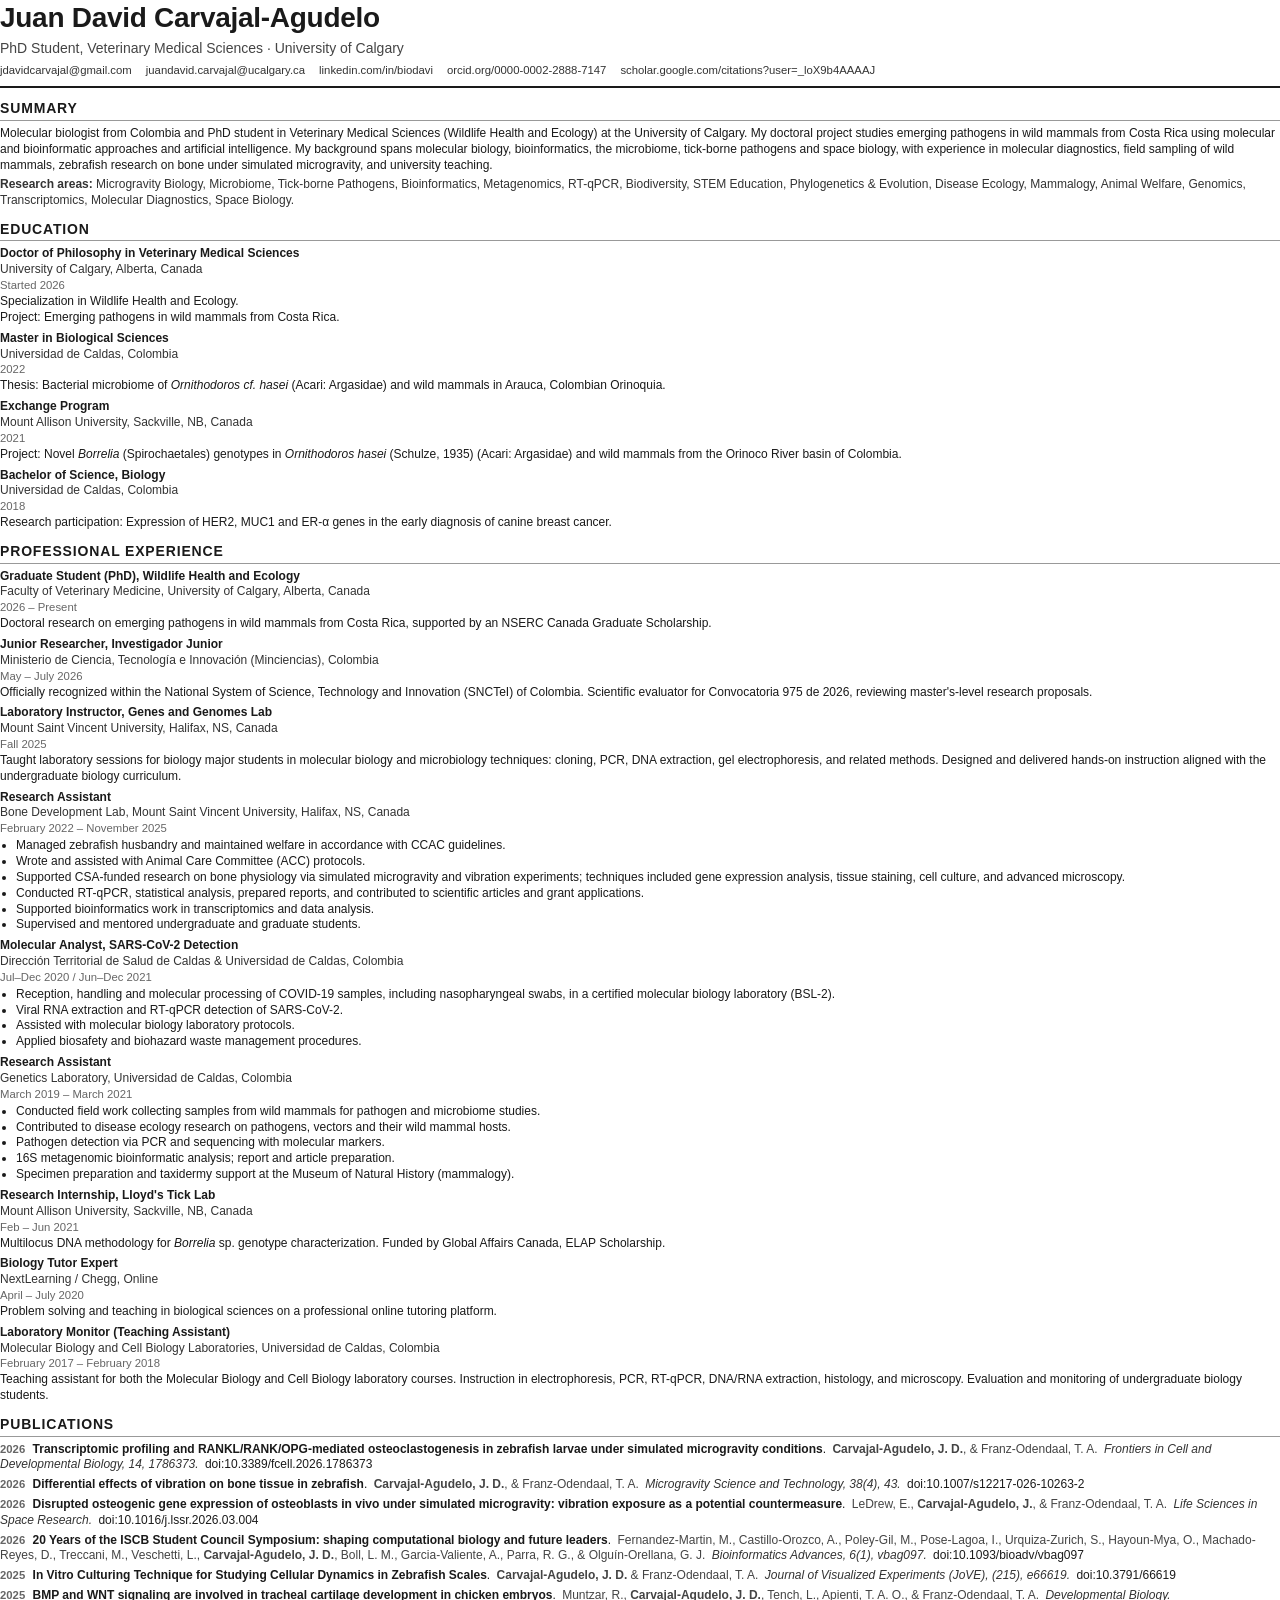
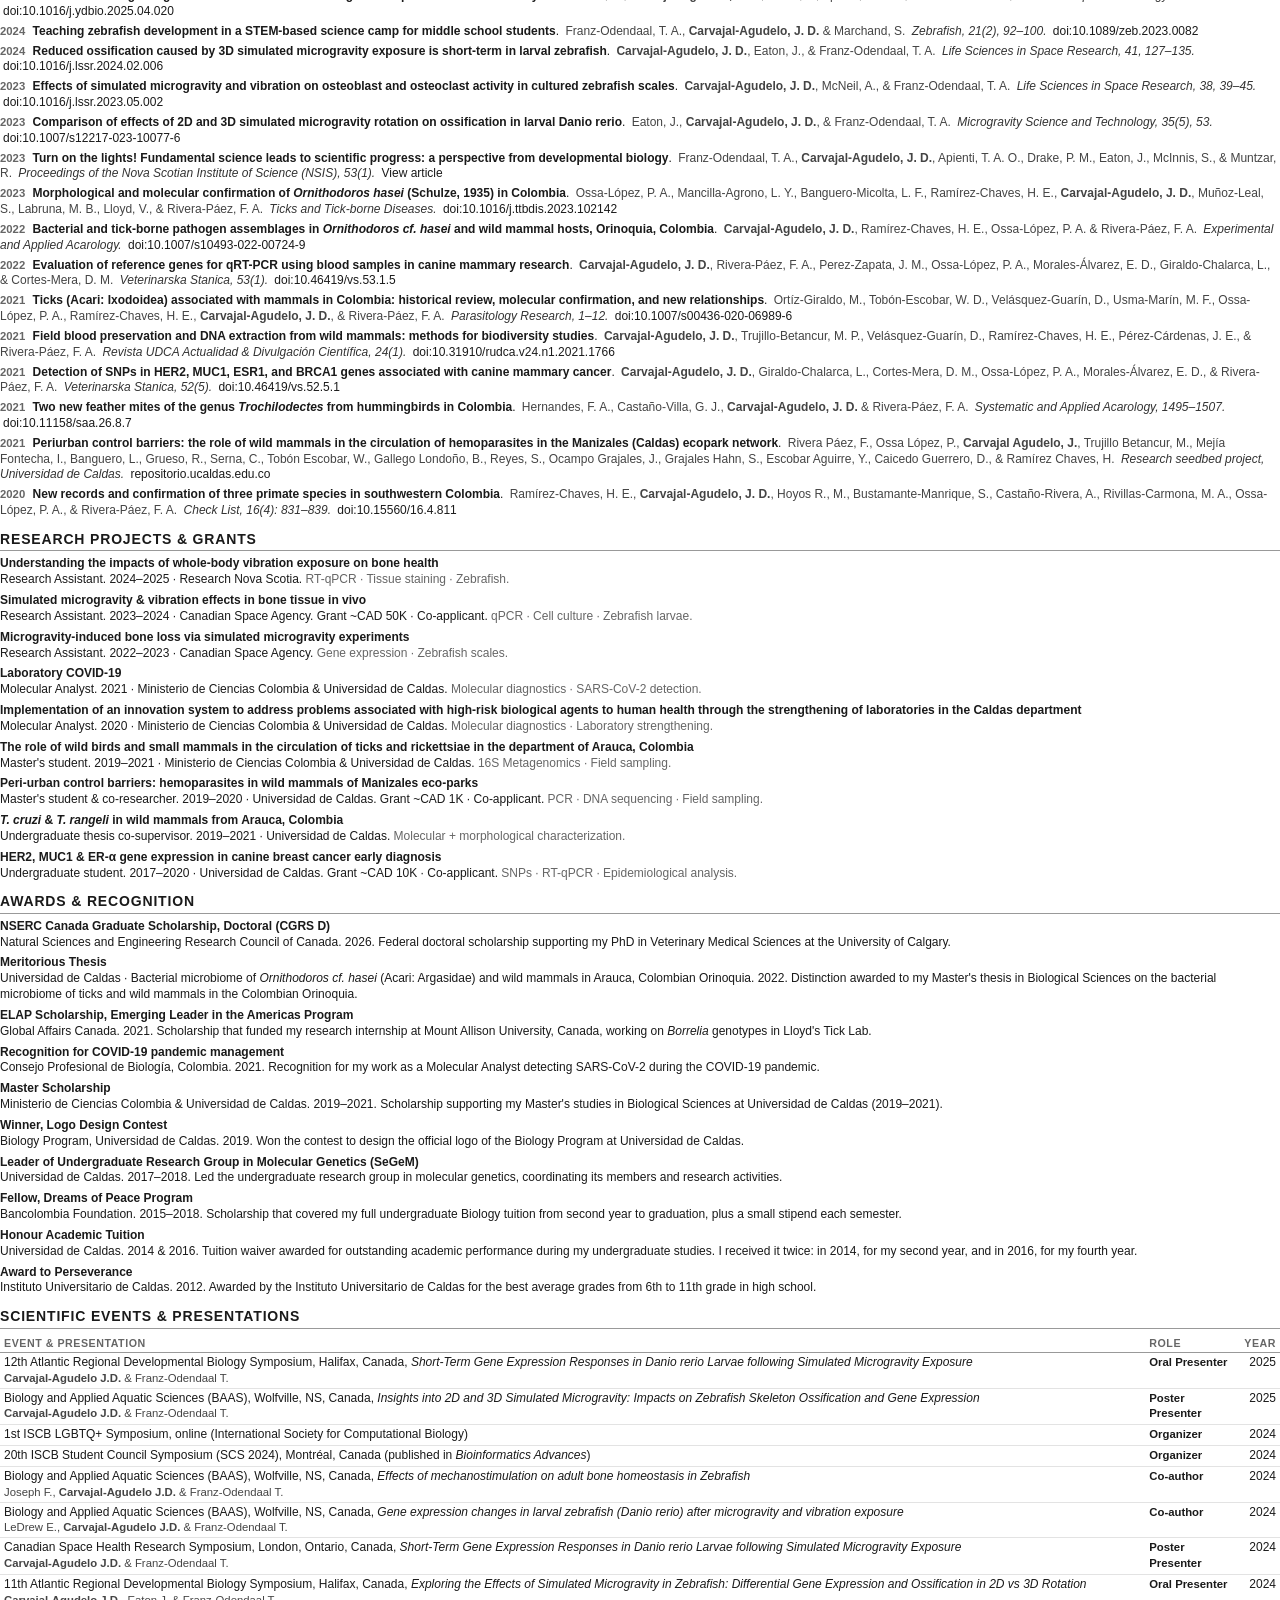
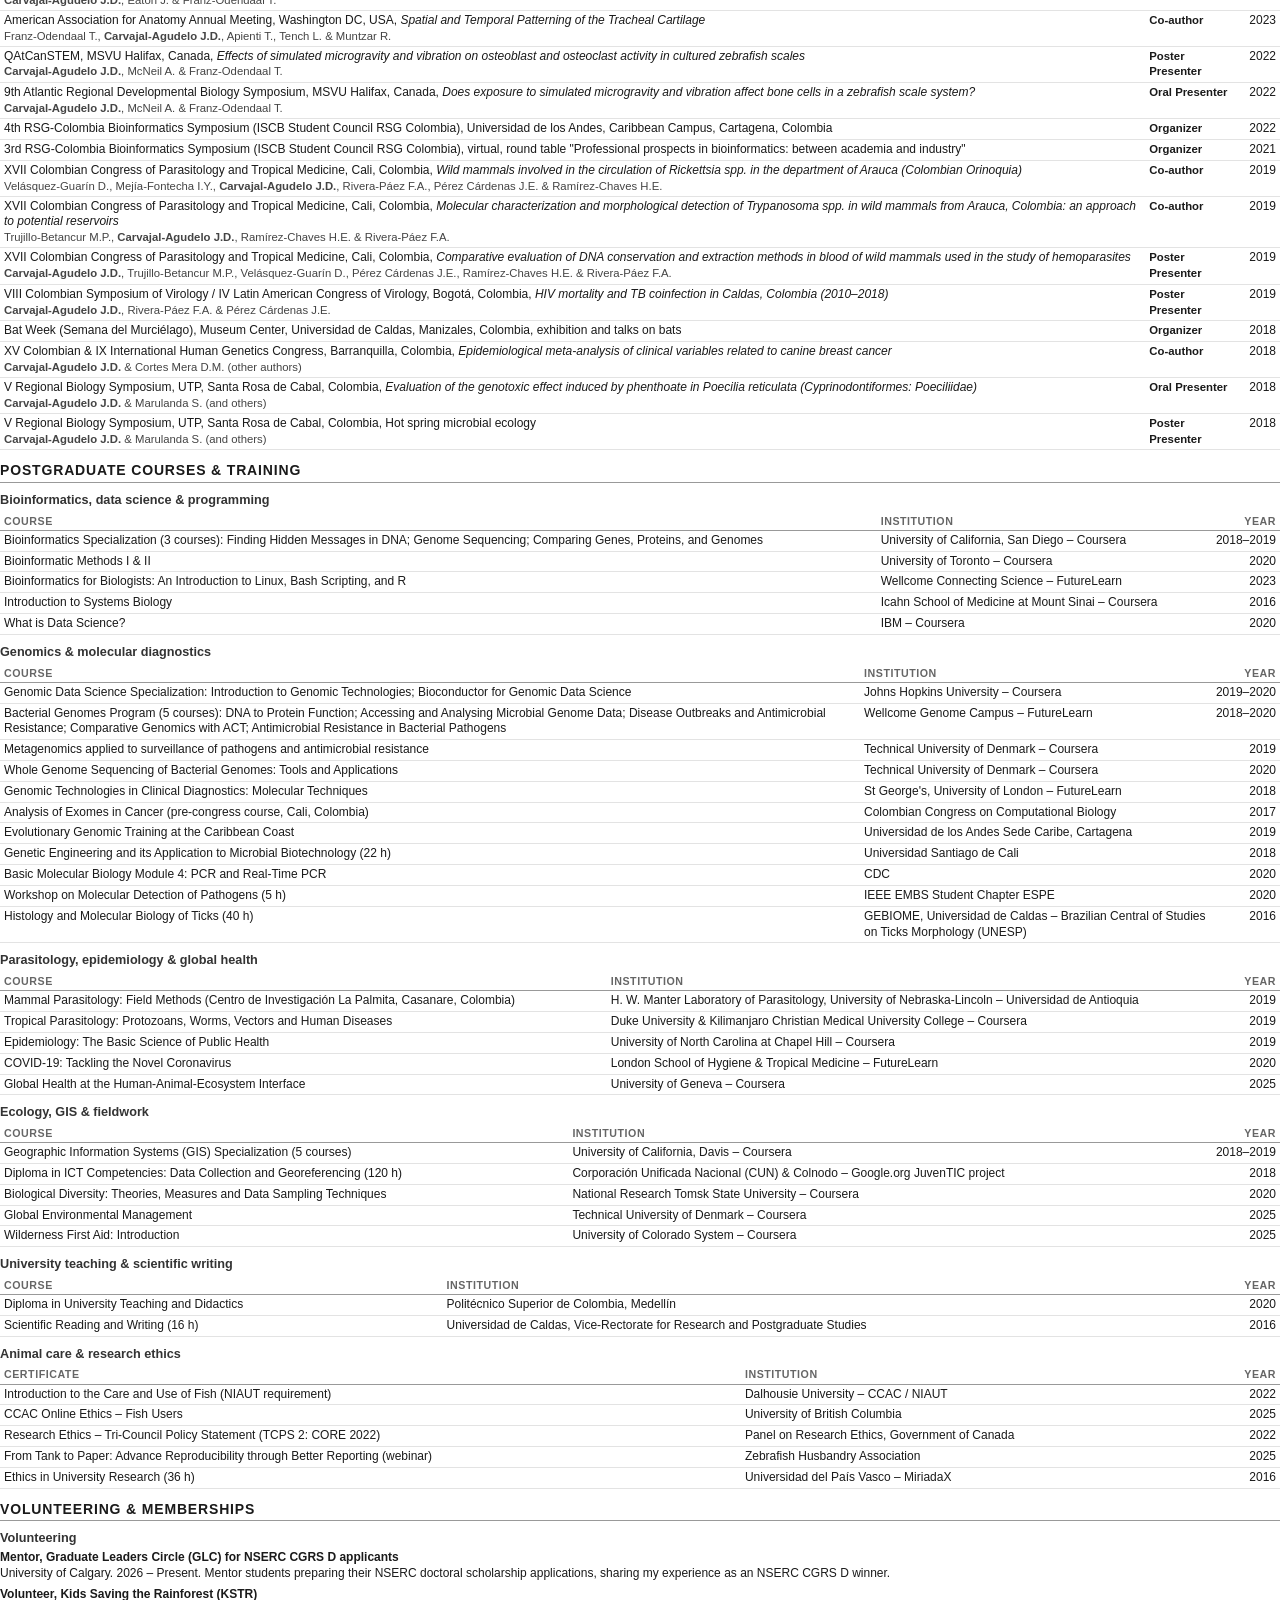
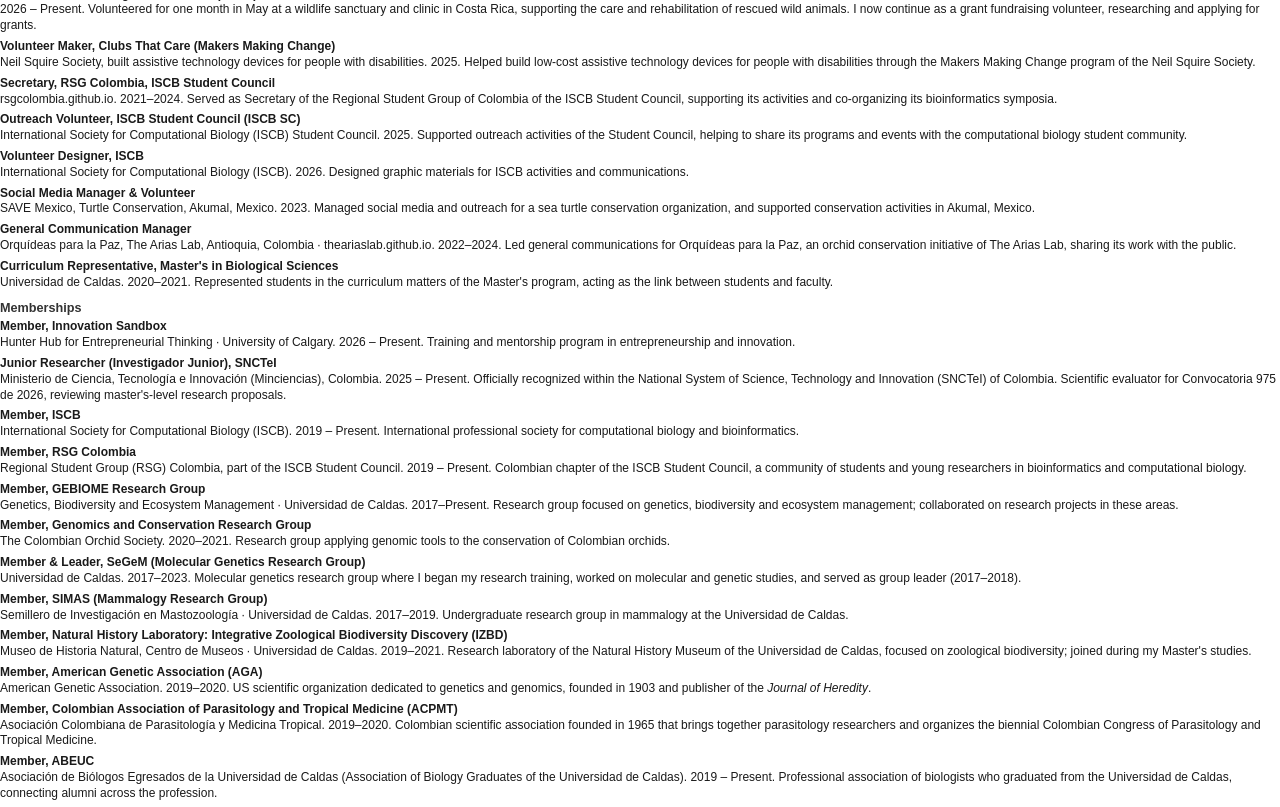
==== commit a8fb0620: "Add files via upload" ====
--- a/cv.html
+++ b/cv.html
@@ -366,6 +366,7 @@
 <p class="proj"><strong>ELAP Scholarship, Emerging Leader in the Americas Program</strong>Global Affairs Canada. 2021. Scholarship that funded my research internship at Mount Allison University, Canada, working on <em>Borrelia</em> genotypes in Lloyd's Tick Lab.</p>
 <p class="proj"><strong>Recognition for COVID-19 pandemic management</strong>Consejo Profesional de Biología, Colombia. 2021. Recognition for my work as a Molecular Analyst detecting SARS-CoV-2 during the COVID-19 pandemic.</p>
 <p class="proj"><strong>Master Scholarship</strong>Ministerio de Ciencias Colombia &amp; Universidad de Caldas. 2019–2021. Scholarship supporting my Master's studies in Biological Sciences at Universidad de Caldas (2019–2021).</p>
+<p class="proj"><strong>Winner, Logo Design Contest</strong>Biology Program, Universidad de Caldas. 2019. Won the contest to design the official logo of the Biology Program at Universidad de Caldas.</p>
 <p class="proj"><strong>Leader of Undergraduate Research Group in Molecular Genetics (SeGeM)</strong>Universidad de Caldas. 2017–2018. Led the undergraduate research group in molecular genetics, coordinating its members and research activities.</p>
 <p class="proj"><strong>Fellow, Dreams of Peace Program</strong>Bancolombia Foundation. 2015–2018. Scholarship that covered my full undergraduate Biology tuition from second year to graduation, plus a small stipend each semester.</p>
 <p class="proj"><strong>Honour Academic Tuition</strong>Universidad de Caldas. 2014 &amp; 2016. Tuition waiver awarded for outstanding academic performance during my undergraduate studies. I received it twice: in 2014, for my second year, and in 2016, for my fourth year.</p>
@@ -473,7 +474,7 @@
 
 <h3 class="sh2">Volunteering</h3>
 <p class="proj"><strong>Mentor, Graduate Leaders Circle (GLC) for NSERC CGRS D applicants</strong>University of Calgary. 2026 – Present. Mentor students preparing their NSERC doctoral scholarship applications, sharing my experience as an NSERC CGRS D winner.</p>
-<p class="proj"><strong>Volunteer, Kids Saving the Rainforest (KSTR)</strong>2026. Volunteered at a wildlife sanctuary and clinic in Costa Rica, supporting the care and rehabilitation of rescued wild animals.</p>
+<p class="proj"><strong>Volunteer, Kids Saving the Rainforest (KSTR)</strong>2026 – Present. Volunteered for one month in May at a wildlife sanctuary and clinic in Costa Rica, supporting the care and rehabilitation of rescued wild animals. I now continue as a grant fundraising volunteer, researching and applying for grants.</p>
 <p class="proj"><strong>Volunteer Maker, Clubs That Care (Makers Making Change)</strong>Neil Squire Society, built assistive technology devices for people with disabilities. 2025. Helped build low-cost assistive technology devices for people with disabilities through the Makers Making Change program of the Neil Squire Society.</p>
 <p class="proj"><strong>Secretary, RSG Colombia, ISCB Student Council</strong><a href="https://rsgcolombia.github.io/">rsgcolombia.github.io</a>. 2021–2024. Served as Secretary of the Regional Student Group of Colombia of the ISCB Student Council, supporting its activities and co-organizing its bioinformatics symposia.</p>
 <p class="proj"><strong>Outreach Volunteer, ISCB Student Council (ISCB SC)</strong>International Society for Computational Biology (ISCB) Student Council. 2025. Supported outreach activities of the Student Council, helping to share its programs and events with the computational biology student community.</p>
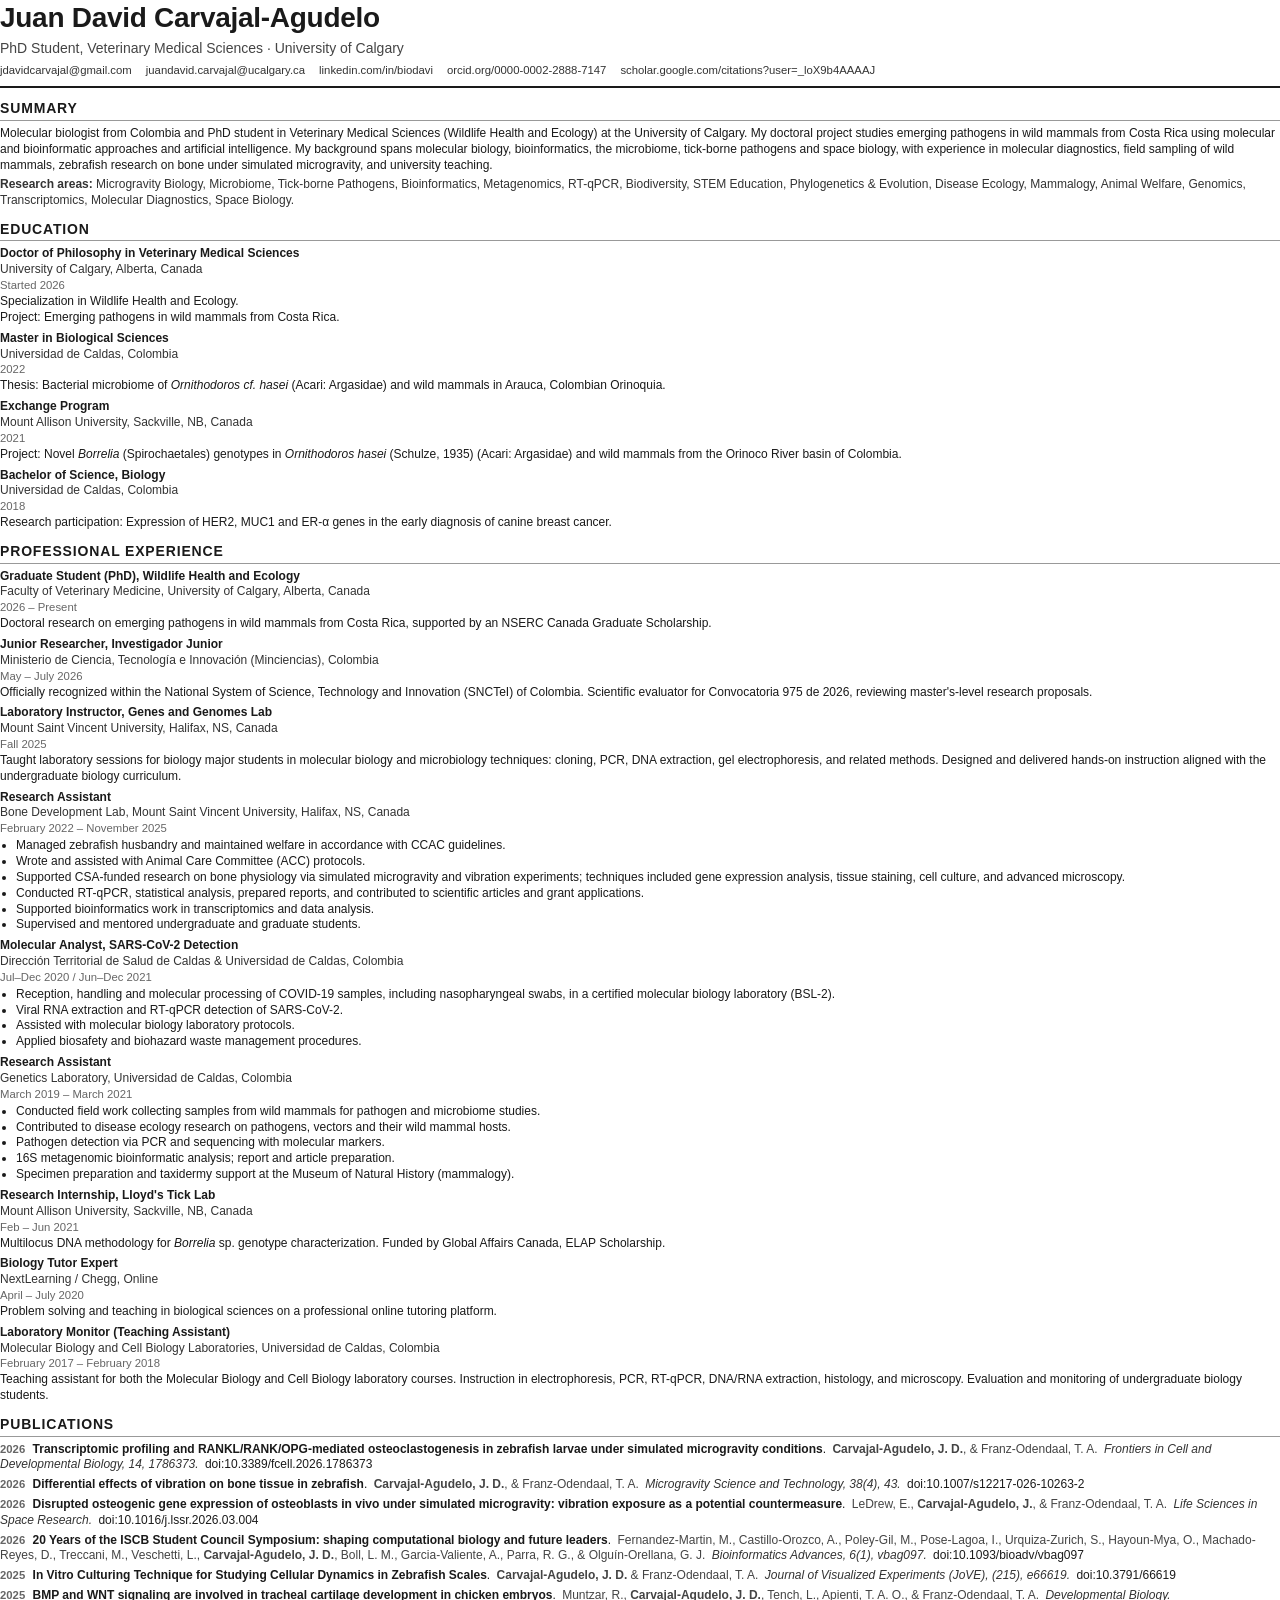
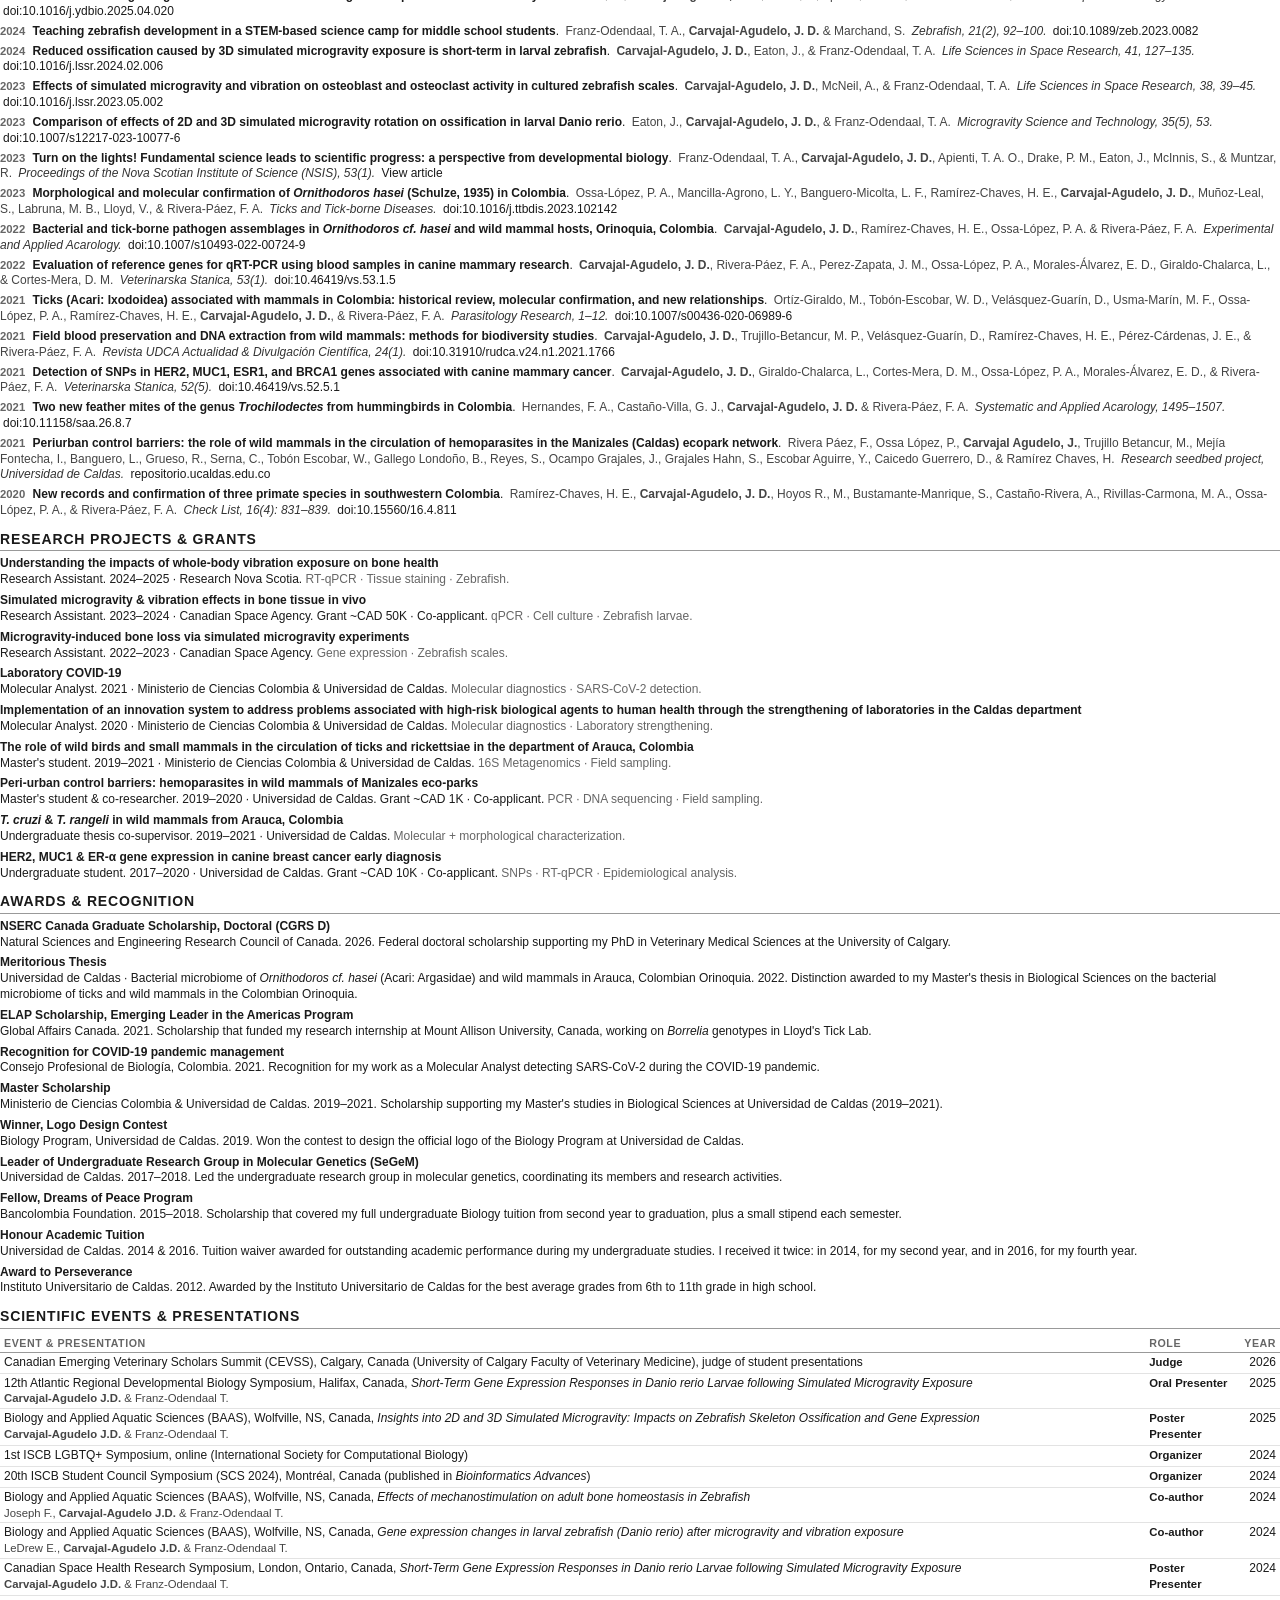
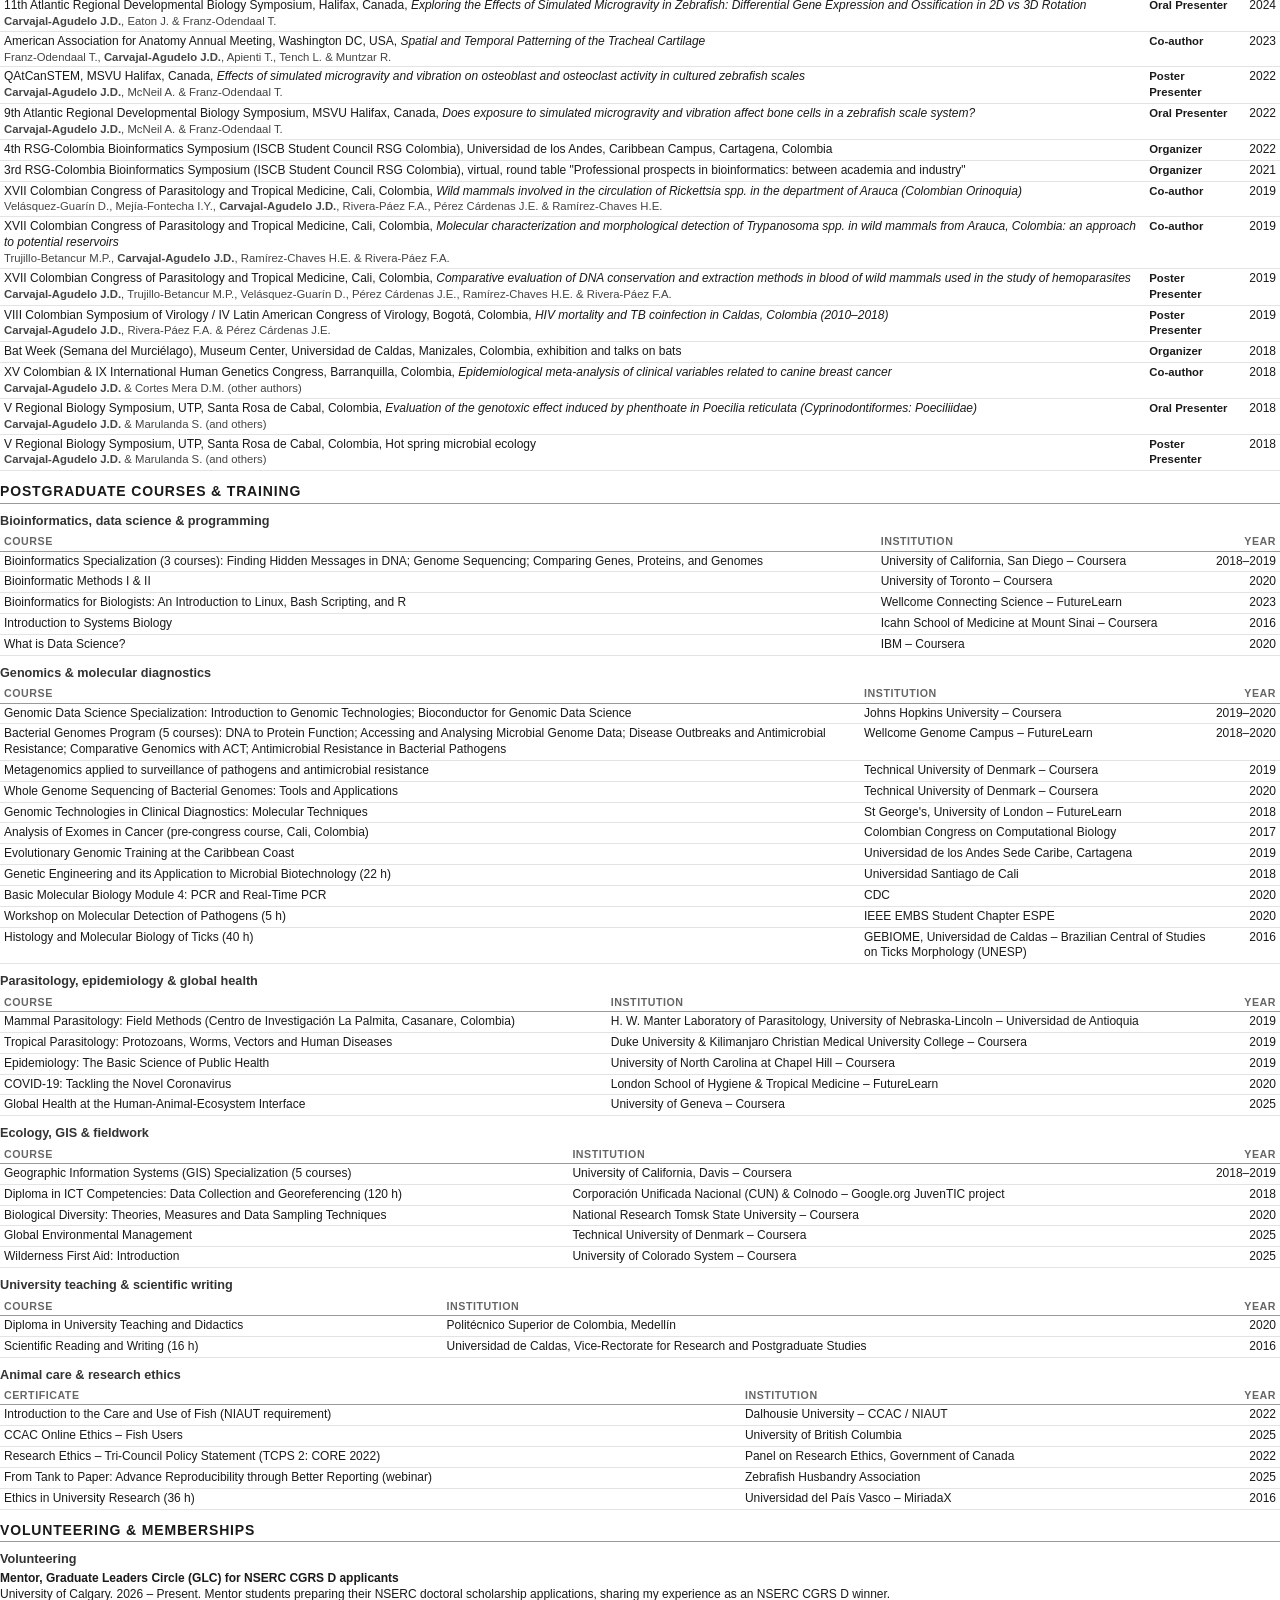
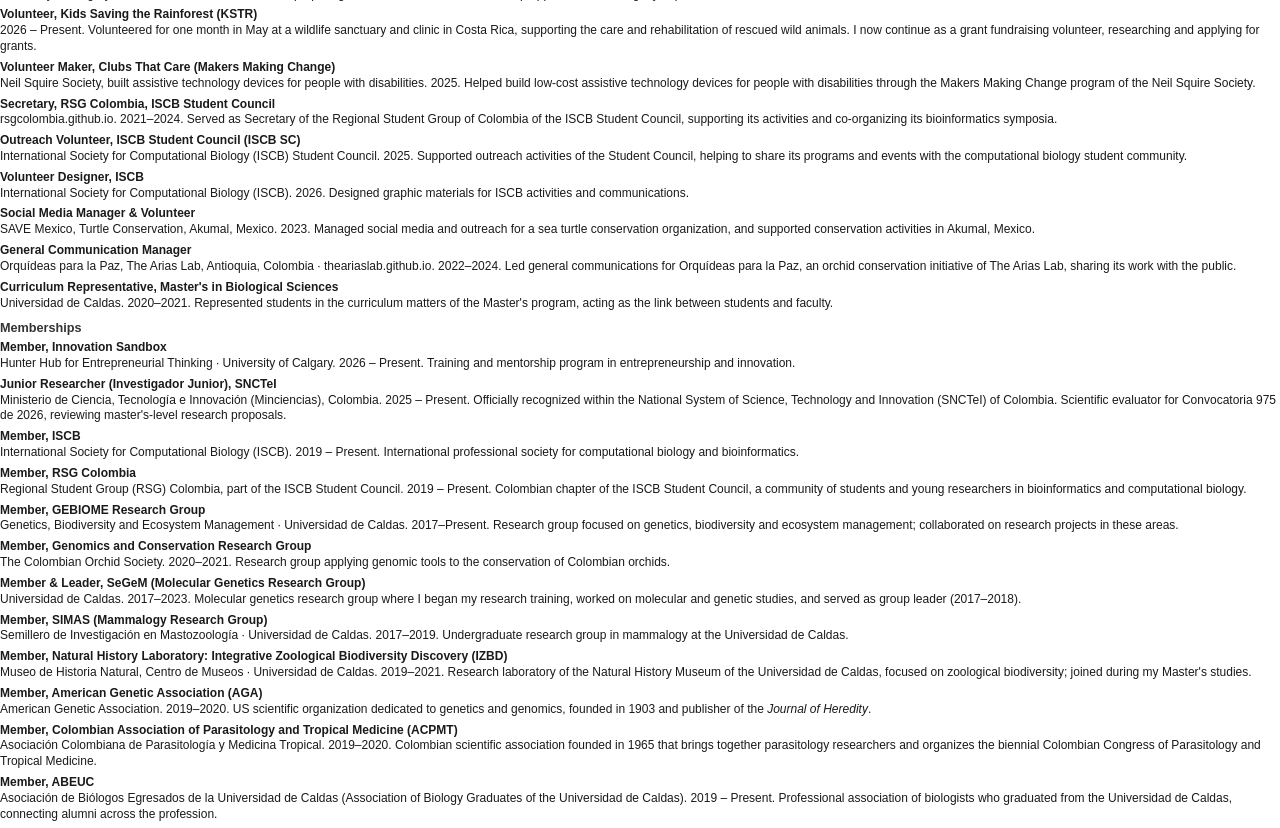
==== commit 966a0129: "Add files via upload" ====
--- a/cv.html
+++ b/cv.html
@@ -376,6 +376,7 @@
 <table class="tbl">
 <thead><tr><th>Event &amp; Presentation</th><th>Role</th><th>Year</th></tr></thead>
 <tbody>
+<tr><td>Canadian Emerging Veterinary Scholars Summit (CEVSS), Calgary, Canada (<a href="https://vet.ucalgary.ca/conference/cevss">University of Calgary Faculty of Veterinary Medicine</a>), judge of student presentations</td><td><span class="role-badge">Judge</span></td><td>2026</td></tr>
 <tr><td>12th Atlantic Regional Developmental Biology Symposium, Halifax, Canada, <em>Short-Term Gene Expression Responses in Danio rerio Larvae following Simulated Microgravity Exposure</em><span class="ev-authors"><strong>Carvajal-Agudelo J.D.</strong> &amp; Franz-Odendaal T.</span></td><td><span class="role-badge">Oral Presenter</span></td><td>2025</td></tr>
 <tr><td>Biology and Applied Aquatic Sciences (BAAS), Wolfville, NS, Canada, <em>Insights into 2D and 3D Simulated Microgravity: Impacts on Zebrafish Skeleton Ossification and Gene Expression</em><span class="ev-authors"><strong>Carvajal-Agudelo J.D.</strong> &amp; Franz-Odendaal T.</span></td><td><span class="role-badge">Poster Presenter</span></td><td>2025</td></tr>
 <tr><td>1st ISCB LGBTQ+ Symposium, online (<a href="https://iscb.junolive.co/Nucleus/live/breakouts/lgbtq_symposium">International Society for Computational Biology</a>)</td><td><span class="role-badge">Organizer</span></td><td>2024</td></tr>
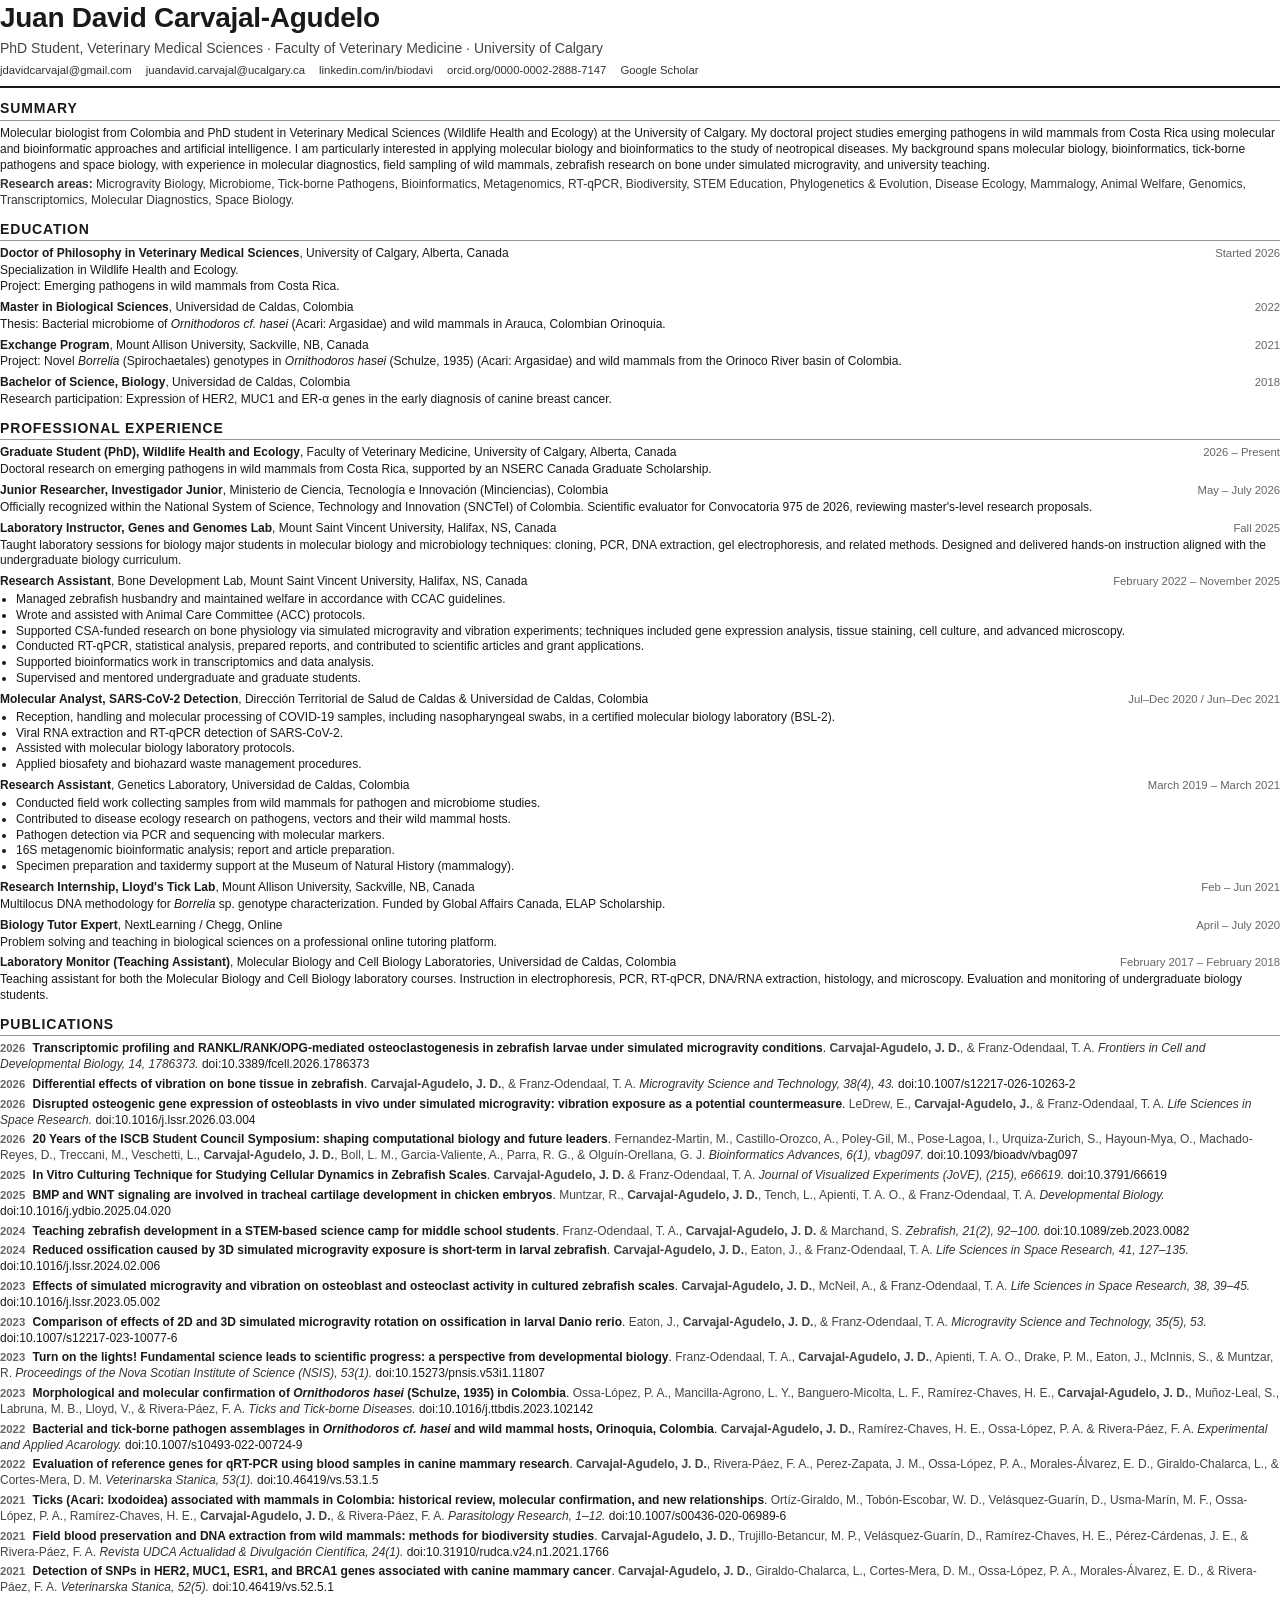
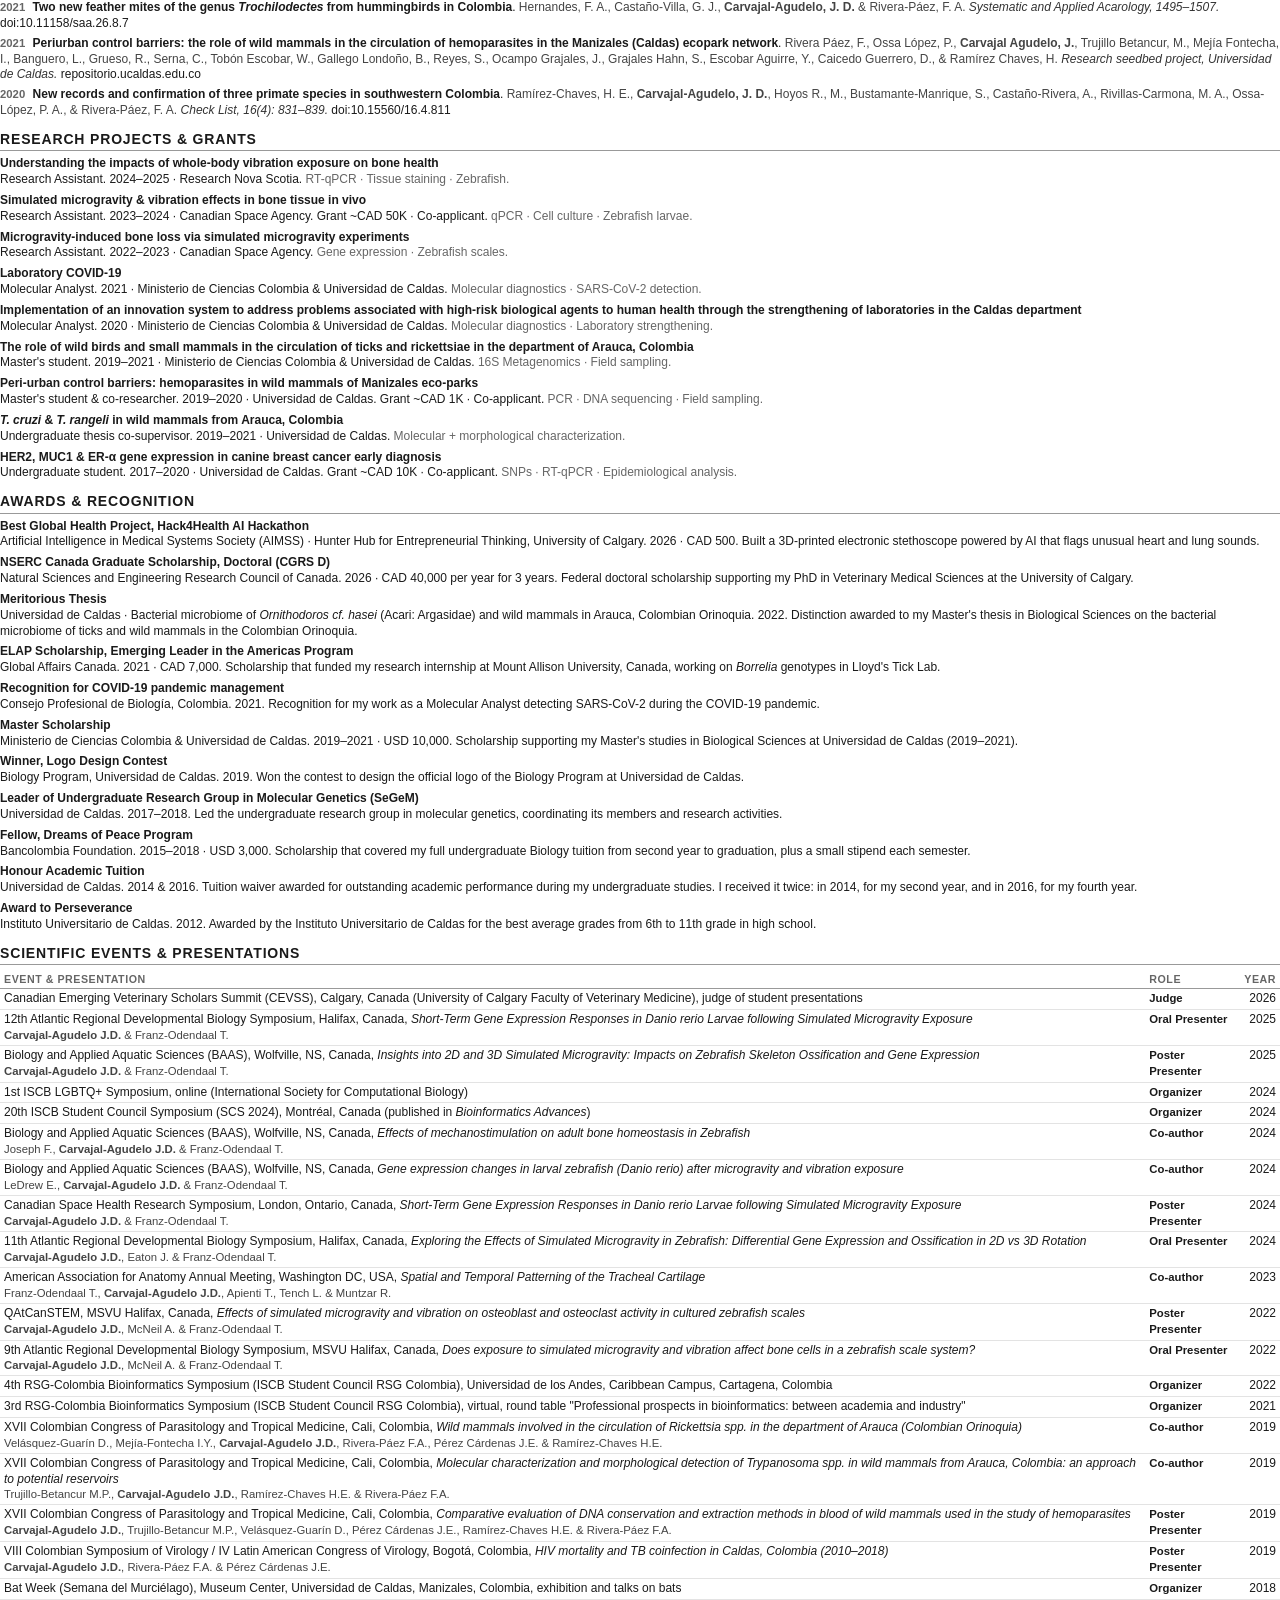
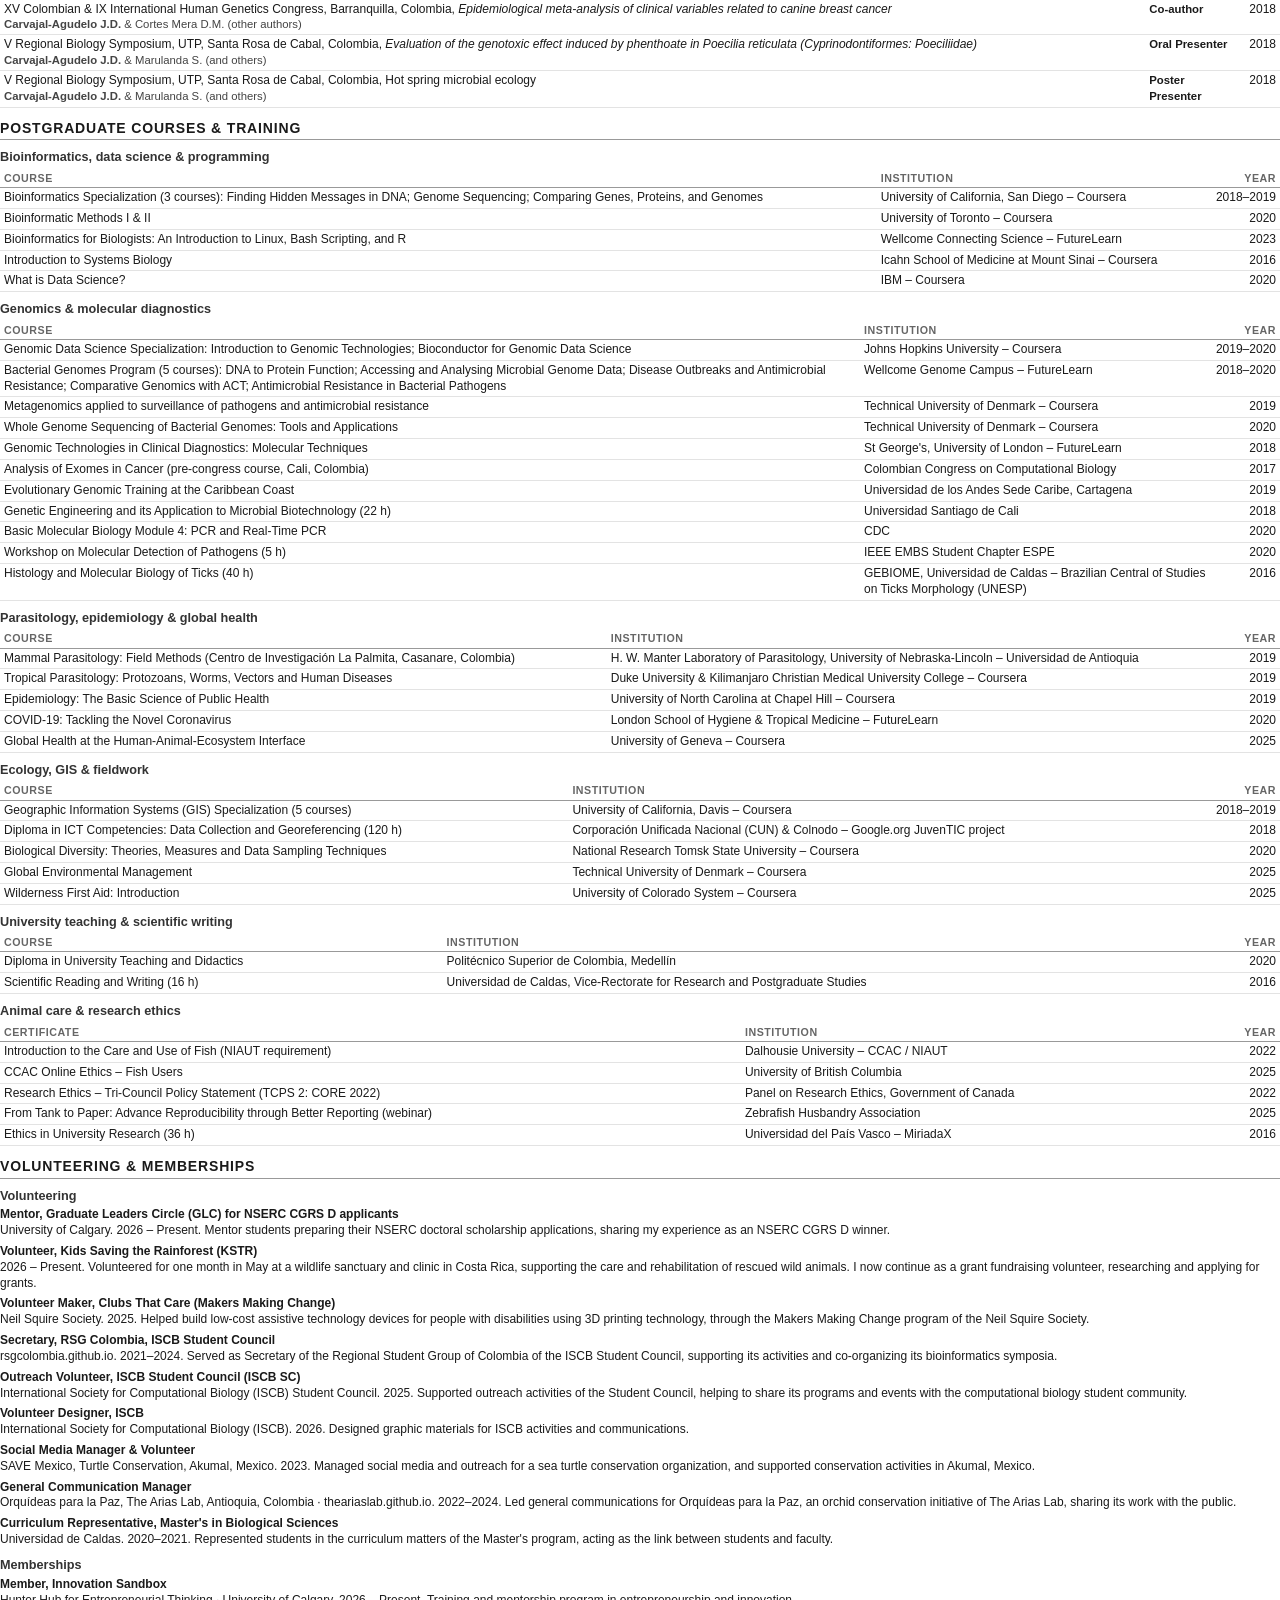
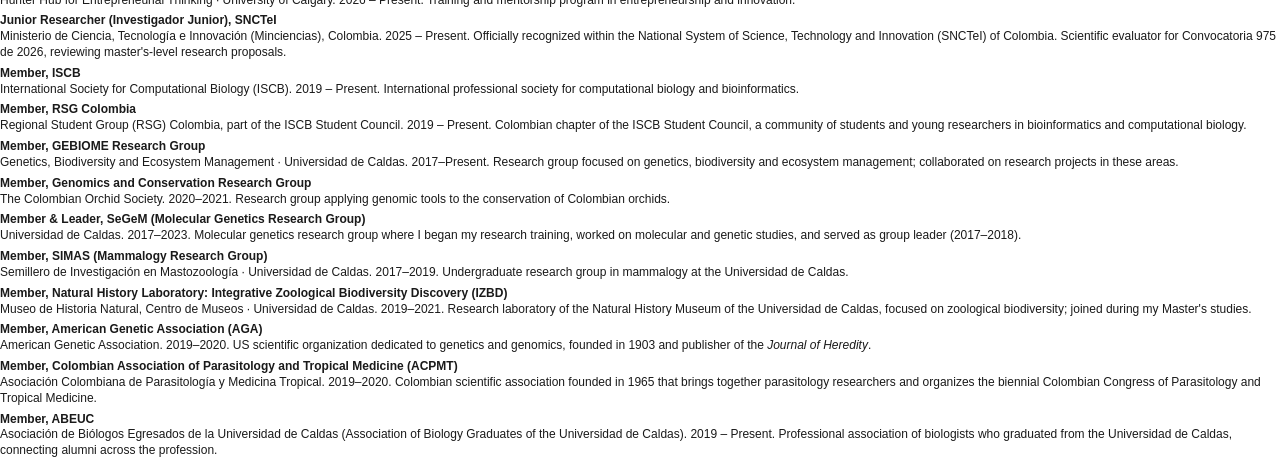
==== commit 8d4d021c: "Add files via upload" ====
--- a/cv.html
+++ b/cv.html
@@ -21,14 +21,16 @@
 .pub-title, .pub-authors, .pub-journal, .pub-link { display: inline; }
 .pub-item { margin: 0 0 4px; }
 .pub-title { font-weight: 700; }
-.pub-authors, .pub-journal { margin-left: 3px; }
+.pub-authors, .pub-journal { margin-left: 0; }
 .pub-journal { font-style: italic; }
-.pub-link { margin-left: 3px; }
+.pub-link { margin-left: 0; }
 .pub-title::after, .pub-journal::after { content: '.'; }
 .pub-title::after { font-weight: 400; }
 .pub-authors, .ev-authors { color: #444; }
 .ev-authors { display: block; font-size: 8.5pt; }
 .exp-desc, .vol-desc, .award-desc { margin-top: 1px; }
+.exp-head { display: flex; justify-content: space-between; align-items: baseline; gap: 12px; }
+.exp-head .exp-date { flex-shrink: 0; white-space: nowrap; }
 ul { margin: 2px 0 0; padding-left: 16px; }
 li { margin: 0; }
 .proj-grid { display: block; }
@@ -49,51 +51,51 @@
 </style></head><body>
 <header>
   <h1>Juan David Carvajal-Agudelo</h1>
-  <div class="sub">PhD Student, Veterinary Medical Sciences · University of Calgary</div>
+  <div class="sub">PhD Student, Veterinary Medical Sciences · Faculty of Veterinary Medicine · University of Calgary</div>
   <div class="contact">
     <a href="mailto:jdavidcarvajal@gmail.com">jdavidcarvajal@gmail.com</a>
     <a href="mailto:juandavid.carvajal@ucalgary.ca">juandavid.carvajal@ucalgary.ca</a>
     <a href="https://linkedin.com/in/biodavi">linkedin.com/in/biodavi</a>
     <a href="https://orcid.org/0000-0002-2888-7147">orcid.org/0000-0002-2888-7147</a>
-    <a href="https://scholar.google.com/citations?user=_loX9b4AAAAJ">scholar.google.com/citations?user=_loX9b4AAAAJ</a>
+    <a href="https://scholar.google.com/citations?user=_loX9b4AAAAJ">Google Scholar</a>
   </div>
 </header>
-<section><h2>Summary</h2><p>Molecular biologist from Colombia and PhD student in Veterinary Medical Sciences (Wildlife Health and Ecology) at the University of Calgary. My doctoral project studies emerging pathogens in wild mammals from Costa Rica using molecular and bioinformatic approaches and artificial intelligence. My background spans molecular biology, bioinformatics, the microbiome, tick-borne pathogens and space biology, with experience in molecular diagnostics, field sampling of wild mammals, zebrafish research on bone under simulated microgravity, and university teaching.</p><p class="skills"><strong>Research areas:</strong> Microgravity Biology, Microbiome, Tick-borne Pathogens, Bioinformatics, Metagenomics, RT-qPCR, Biodiversity, STEM Education, Phylogenetics & Evolution, Disease Ecology, Mammalogy, Animal Welfare, Genomics, Transcriptomics, Molecular Diagnostics, Space Biology.</p></section>
+<section><h2>Summary</h2><p>Molecular biologist from Colombia and PhD student in Veterinary Medical Sciences (Wildlife Health and Ecology) at the University of Calgary. My doctoral project studies emerging pathogens in wild mammals from Costa Rica using molecular and bioinformatic approaches and artificial intelligence. I am particularly interested in applying molecular biology and bioinformatics to the study of neotropical diseases. My background spans molecular biology, bioinformatics, tick-borne pathogens and space biology, with experience in molecular diagnostics, field sampling of wild mammals, zebrafish research on bone under simulated microgravity, and university teaching.</p><p class="skills"><strong>Research areas:</strong> Microgravity Biology, Microbiome, Tick-borne Pathogens, Bioinformatics, Metagenomics, RT-qPCR, Biodiversity, STEM Education, Phylogenetics & Evolution, Disease Ecology, Mammalogy, Animal Welfare, Genomics, Transcriptomics, Molecular Diagnostics, Space Biology.</p></section>
 <section><h2>Education</h2>
 
 <div class="exp-item">
 
-<div>
-<div class="exp-role">Doctor of Philosophy in Veterinary Medical Sciences</div>
-<div class="exp-org">University of Calgary, Alberta, Canada</div>
-<div class="exp-date">Started 2026</div>
+<div><div class="exp-head"><span><span class="exp-role">Doctor of Philosophy in Veterinary Medical Sciences</span>, University of Calgary, Alberta, Canada</span><span class="exp-date">Started 2026</span></div>
+
+
+
 <div class="exp-desc">Specialization in Wildlife Health and Ecology.<br/>Project: Emerging pathogens in wild mammals from Costa Rica.</div>
 </div>
 </div>
 <div class="exp-item">
 
-<div>
-<div class="exp-role">Master in Biological Sciences</div>
-<div class="exp-org">Universidad de Caldas, Colombia</div>
-<div class="exp-date">2022</div>
+<div><div class="exp-head"><span><span class="exp-role">Master in Biological Sciences</span>, Universidad de Caldas, Colombia</span><span class="exp-date">2022</span></div>
+
+
+
 <div class="exp-desc">Thesis: Bacterial microbiome of <em>Ornithodoros cf. hasei</em> (Acari: Argasidae) and wild mammals in Arauca, Colombian Orinoquia.</div>
 </div>
 </div>
 <div class="exp-item">
 
-<div>
-<div class="exp-role">Exchange Program</div>
-<div class="exp-org">Mount Allison University, Sackville, NB, Canada</div>
-<div class="exp-date">2021</div>
+<div><div class="exp-head"><span><span class="exp-role">Exchange Program</span>, Mount Allison University, Sackville, NB, Canada</span><span class="exp-date">2021</span></div>
+
+
+
 <div class="exp-desc">Project: Novel <em>Borrelia</em> (Spirochaetales) genotypes in <em>Ornithodoros hasei</em> (Schulze, 1935) (Acari: Argasidae) and wild mammals from the Orinoco River basin of Colombia.</div>
 </div>
 </div>
 <div class="exp-item">
 
-<div>
-<div class="exp-role">Bachelor of Science, Biology</div>
-<div class="exp-org">Universidad de Caldas, Colombia</div>
-<div class="exp-date">2018</div>
+<div><div class="exp-head"><span><span class="exp-role">Bachelor of Science, Biology</span>, Universidad de Caldas, Colombia</span><span class="exp-date">2018</span></div>
+
+
+
 <div class="exp-desc">Research participation: Expression of HER2, MUC1 and ER-α genes in the early diagnosis of canine breast cancer.</div>
 </div>
 </div>
@@ -101,37 +103,37 @@
 
 <div class="exp-item">
 
-<div>
-<div class="exp-role">Graduate Student (PhD), Wildlife Health and Ecology</div>
-<div class="exp-org">Faculty of Veterinary Medicine, University of Calgary, Alberta, Canada</div>
-<div class="exp-date">2026 – Present</div>
+<div><div class="exp-head"><span><span class="exp-role">Graduate Student (PhD), Wildlife Health and Ecology</span>, Faculty of Veterinary Medicine, University of Calgary, Alberta, Canada</span><span class="exp-date">2026 – Present</span></div>
+
+
+
 <div class="exp-desc">Doctoral research on emerging pathogens in wild mammals from Costa Rica, supported by an NSERC Canada Graduate Scholarship.</div>
 </div>
 </div>
 <div class="exp-item">
 
-<div>
-<div class="exp-role">Junior Researcher, Investigador Junior</div>
-<div class="exp-org">Ministerio de Ciencia, Tecnología e Innovación (Minciencias), Colombia</div>
-<div class="exp-date">May – July 2026</div>
+<div><div class="exp-head"><span><span class="exp-role">Junior Researcher, Investigador Junior</span>, Ministerio de Ciencia, Tecnología e Innovación (Minciencias), Colombia</span><span class="exp-date">May – July 2026</span></div>
+
+
+
 <div class="exp-desc">Officially recognized within the National System of Science, Technology and Innovation (SNCTeI) of Colombia. Scientific evaluator for Convocatoria 975 de 2026, reviewing master's-level research proposals.</div>
 </div>
 </div>
 <div class="exp-item">
 
-<div>
-<div class="exp-role">Laboratory Instructor, Genes and Genomes Lab</div>
-<div class="exp-org">Mount Saint Vincent University, Halifax, NS, Canada</div>
-<div class="exp-date">Fall 2025</div>
+<div><div class="exp-head"><span><span class="exp-role">Laboratory Instructor, Genes and Genomes Lab</span>, Mount Saint Vincent University, Halifax, NS, Canada</span><span class="exp-date">Fall 2025</span></div>
+
+
+
 <div class="exp-desc">Taught laboratory sessions for biology major students in molecular biology and microbiology techniques: cloning, PCR, DNA extraction, gel electrophoresis, and related methods. Designed and delivered hands-on instruction aligned with the undergraduate biology curriculum.</div>
 </div>
 </div>
 <div class="exp-item">
 
-<div>
-<div class="exp-role">Research Assistant</div>
-<div class="exp-org">Bone Development Lab, Mount Saint Vincent University, Halifax, NS, Canada</div>
-<div class="exp-date">February 2022 – November 2025</div>
+<div><div class="exp-head"><span><span class="exp-role">Research Assistant</span>, Bone Development Lab, Mount Saint Vincent University, Halifax, NS, Canada</span><span class="exp-date">February 2022 – November 2025</span></div>
+
+
+
 <div class="exp-desc">
 <ul>
 <li>Managed zebrafish husbandry and maintained welfare in accordance with CCAC guidelines.</li>
@@ -146,10 +148,10 @@
 </div>
 <div class="exp-item">
 
-<div>
-<div class="exp-role">Molecular Analyst, SARS-CoV-2 Detection</div>
-<div class="exp-org">Dirección Territorial de Salud de Caldas &amp; Universidad de Caldas, Colombia</div>
-<div class="exp-date">Jul–Dec 2020 / Jun–Dec 2021</div>
+<div><div class="exp-head"><span><span class="exp-role">Molecular Analyst, SARS-CoV-2 Detection</span>, Dirección Territorial de Salud de Caldas &amp; Universidad de Caldas, Colombia</span><span class="exp-date">Jul–Dec 2020 / Jun–Dec 2021</span></div>
+
+
+
 <div class="exp-desc">
 <ul>
 <li>Reception, handling and molecular processing of COVID-19 samples, including nasopharyngeal swabs, in a certified molecular biology laboratory (BSL-2).</li>
@@ -162,10 +164,10 @@
 </div>
 <div class="exp-item">
 
-<div>
-<div class="exp-role">Research Assistant</div>
-<div class="exp-org">Genetics Laboratory, Universidad de Caldas, Colombia</div>
-<div class="exp-date">March 2019 – March 2021</div>
+<div><div class="exp-head"><span><span class="exp-role">Research Assistant</span>, Genetics Laboratory, Universidad de Caldas, Colombia</span><span class="exp-date">March 2019 – March 2021</span></div>
+
+
+
 <div class="exp-desc">
 <ul>
 <li>Conducted field work collecting samples from wild mammals for pathogen and microbiome studies.</li>
@@ -179,28 +181,28 @@
 </div>
 <div class="exp-item">
 
-<div>
-<div class="exp-role">Research Internship, Lloyd's Tick Lab</div>
-<div class="exp-org">Mount Allison University, Sackville, NB, Canada</div>
-<div class="exp-date">Feb – Jun 2021</div>
+<div><div class="exp-head"><span><span class="exp-role">Research Internship, Lloyd's Tick Lab</span>, Mount Allison University, Sackville, NB, Canada</span><span class="exp-date">Feb – Jun 2021</span></div>
+
+
+
 <div class="exp-desc">Multilocus DNA methodology for <em>Borrelia</em> sp. genotype characterization. Funded by Global Affairs Canada, ELAP Scholarship.</div>
 </div>
 </div>
 <div class="exp-item">
 
-<div>
-<div class="exp-role">Biology Tutor Expert</div>
-<div class="exp-org">NextLearning / Chegg, Online</div>
-<div class="exp-date">April – July 2020</div>
+<div><div class="exp-head"><span><span class="exp-role">Biology Tutor Expert</span>, NextLearning / Chegg, Online</span><span class="exp-date">April – July 2020</span></div>
+
+
+
 <div class="exp-desc">Problem solving and teaching in biological sciences on a professional online tutoring platform.</div>
 </div>
 </div>
 <div class="exp-item">
 
-<div>
-<div class="exp-role">Laboratory Monitor (Teaching Assistant)</div>
-<div class="exp-org">Molecular Biology and Cell Biology Laboratories, Universidad de Caldas, Colombia</div>
-<div class="exp-date">February 2017 – February 2018</div>
+<div><div class="exp-head"><span><span class="exp-role">Laboratory Monitor (Teaching Assistant)</span>, Molecular Biology and Cell Biology Laboratories, Universidad de Caldas, Colombia</span><span class="exp-date">February 2017 – February 2018</span></div>
+
+
+
 <div class="exp-desc">Teaching assistant for both the Molecular Biology and Cell Biology laboratory courses. Instruction in electrophoresis, PCR, RT-qPCR, DNA/RNA extraction, histology, and microscopy. Evaluation and monitoring of undergraduate biology students.</div>
 </div>
 </div>
@@ -281,7 +283,7 @@
 <div class="pub-title">Turn on the lights! Fundamental science leads to scientific progress: a perspective from developmental biology</div>
 <div class="pub-authors">Franz-Odendaal, T. A., <strong>Carvajal-Agudelo, J. D.</strong>, Apienti, T. A. O., Drake, P. M., Eaton, J., McInnis, S., &amp; Muntzar, R.</div>
 <div class="pub-journal">Proceedings of the Nova Scotian Institute of Science (NSIS), 53(1)</div>
-<a class="pub-link" href="https://ojs.library.dal.ca/nsis/article/view/11854">View article</a>
+<a class="pub-link" href="https://doi.org/10.15273/pnsis.v53i1.11807">doi:10.15273/pnsis.v53i1.11807</a>
 </div>
 <div class="pub-item">
 <span class="pub-year">2023</span>
@@ -361,14 +363,15 @@
 </div>
 </section><section><h2>Awards & recognition</h2>
 
-<p class="proj"><strong>NSERC Canada Graduate Scholarship, Doctoral (CGRS D)</strong>Natural Sciences and Engineering Research Council of Canada. 2026. Federal doctoral scholarship supporting my PhD in Veterinary Medical Sciences at the University of Calgary.</p>
+<p class="proj"><strong>Best Global Health Project, Hack4Health AI Hackathon</strong>Artificial Intelligence in Medical Systems Society (AIMSS) · Hunter Hub for Entrepreneurial Thinking, University of Calgary. 2026 · CAD 500. Built a 3D-printed electronic stethoscope powered by AI that flags unusual heart and lung sounds.</p>
+<p class="proj"><strong>NSERC Canada Graduate Scholarship, Doctoral (CGRS D)</strong>Natural Sciences and Engineering Research Council of Canada. 2026 · CAD 40,000 per year for 3 years. Federal doctoral scholarship supporting my PhD in Veterinary Medical Sciences at the University of Calgary.</p>
 <p class="proj"><strong>Meritorious Thesis</strong>Universidad de Caldas · Bacterial microbiome of <em>Ornithodoros cf. hasei</em> (Acari: Argasidae) and wild mammals in Arauca, Colombian Orinoquia. 2022. Distinction awarded to my Master's thesis in Biological Sciences on the bacterial microbiome of ticks and wild mammals in the Colombian Orinoquia.</p>
-<p class="proj"><strong>ELAP Scholarship, Emerging Leader in the Americas Program</strong>Global Affairs Canada. 2021. Scholarship that funded my research internship at Mount Allison University, Canada, working on <em>Borrelia</em> genotypes in Lloyd's Tick Lab.</p>
+<p class="proj"><strong>ELAP Scholarship, Emerging Leader in the Americas Program</strong>Global Affairs Canada. 2021 · CAD 7,000. Scholarship that funded my research internship at Mount Allison University, Canada, working on <em>Borrelia</em> genotypes in Lloyd's Tick Lab.</p>
 <p class="proj"><strong>Recognition for COVID-19 pandemic management</strong>Consejo Profesional de Biología, Colombia. 2021. Recognition for my work as a Molecular Analyst detecting SARS-CoV-2 during the COVID-19 pandemic.</p>
-<p class="proj"><strong>Master Scholarship</strong>Ministerio de Ciencias Colombia &amp; Universidad de Caldas. 2019–2021. Scholarship supporting my Master's studies in Biological Sciences at Universidad de Caldas (2019–2021).</p>
+<p class="proj"><strong>Master Scholarship</strong>Ministerio de Ciencias Colombia &amp; Universidad de Caldas. 2019–2021 · USD 10,000. Scholarship supporting my Master's studies in Biological Sciences at Universidad de Caldas (2019–2021).</p>
 <p class="proj"><strong>Winner, Logo Design Contest</strong>Biology Program, Universidad de Caldas. 2019. Won the contest to design the official logo of the Biology Program at Universidad de Caldas.</p>
 <p class="proj"><strong>Leader of Undergraduate Research Group in Molecular Genetics (SeGeM)</strong>Universidad de Caldas. 2017–2018. Led the undergraduate research group in molecular genetics, coordinating its members and research activities.</p>
-<p class="proj"><strong>Fellow, Dreams of Peace Program</strong>Bancolombia Foundation. 2015–2018. Scholarship that covered my full undergraduate Biology tuition from second year to graduation, plus a small stipend each semester.</p>
+<p class="proj"><strong>Fellow, Dreams of Peace Program</strong>Bancolombia Foundation. 2015–2018 · USD 3,000. Scholarship that covered my full undergraduate Biology tuition from second year to graduation, plus a small stipend each semester.</p>
 <p class="proj"><strong>Honour Academic Tuition</strong>Universidad de Caldas. 2014 &amp; 2016. Tuition waiver awarded for outstanding academic performance during my undergraduate studies. I received it twice: in 2014, for my second year, and in 2016, for my fourth year.</p>
 <p class="proj"><strong>Award to Perseverance</strong>Instituto Universitario de Caldas. 2012. Awarded by the Instituto Universitario de Caldas for the best average grades from 6th to 11th grade in high school.</p>
 </section><section><h2>Scientific events & presentations</h2>
@@ -476,7 +479,7 @@
 <h3 class="sh2">Volunteering</h3>
 <p class="proj"><strong>Mentor, Graduate Leaders Circle (GLC) for NSERC CGRS D applicants</strong>University of Calgary. 2026 – Present. Mentor students preparing their NSERC doctoral scholarship applications, sharing my experience as an NSERC CGRS D winner.</p>
 <p class="proj"><strong>Volunteer, Kids Saving the Rainforest (KSTR)</strong>2026 – Present. Volunteered for one month in May at a wildlife sanctuary and clinic in Costa Rica, supporting the care and rehabilitation of rescued wild animals. I now continue as a grant fundraising volunteer, researching and applying for grants.</p>
-<p class="proj"><strong>Volunteer Maker, Clubs That Care (Makers Making Change)</strong>Neil Squire Society, built assistive technology devices for people with disabilities. 2025. Helped build low-cost assistive technology devices for people with disabilities through the Makers Making Change program of the Neil Squire Society.</p>
+<p class="proj"><strong>Volunteer Maker, Clubs That Care (Makers Making Change)</strong>Neil Squire Society. 2025. Helped build low-cost assistive technology devices for people with disabilities using 3D printing technology, through the Makers Making Change program of the Neil Squire Society.</p>
 <p class="proj"><strong>Secretary, RSG Colombia, ISCB Student Council</strong><a href="https://rsgcolombia.github.io/">rsgcolombia.github.io</a>. 2021–2024. Served as Secretary of the Regional Student Group of Colombia of the ISCB Student Council, supporting its activities and co-organizing its bioinformatics symposia.</p>
 <p class="proj"><strong>Outreach Volunteer, ISCB Student Council (ISCB SC)</strong>International Society for Computational Biology (ISCB) Student Council. 2025. Supported outreach activities of the Student Council, helping to share its programs and events with the computational biology student community.</p>
 <p class="proj"><strong>Volunteer Designer, ISCB</strong>International Society for Computational Biology (ISCB). 2026. Designed graphic materials for ISCB activities and communications.</p>
